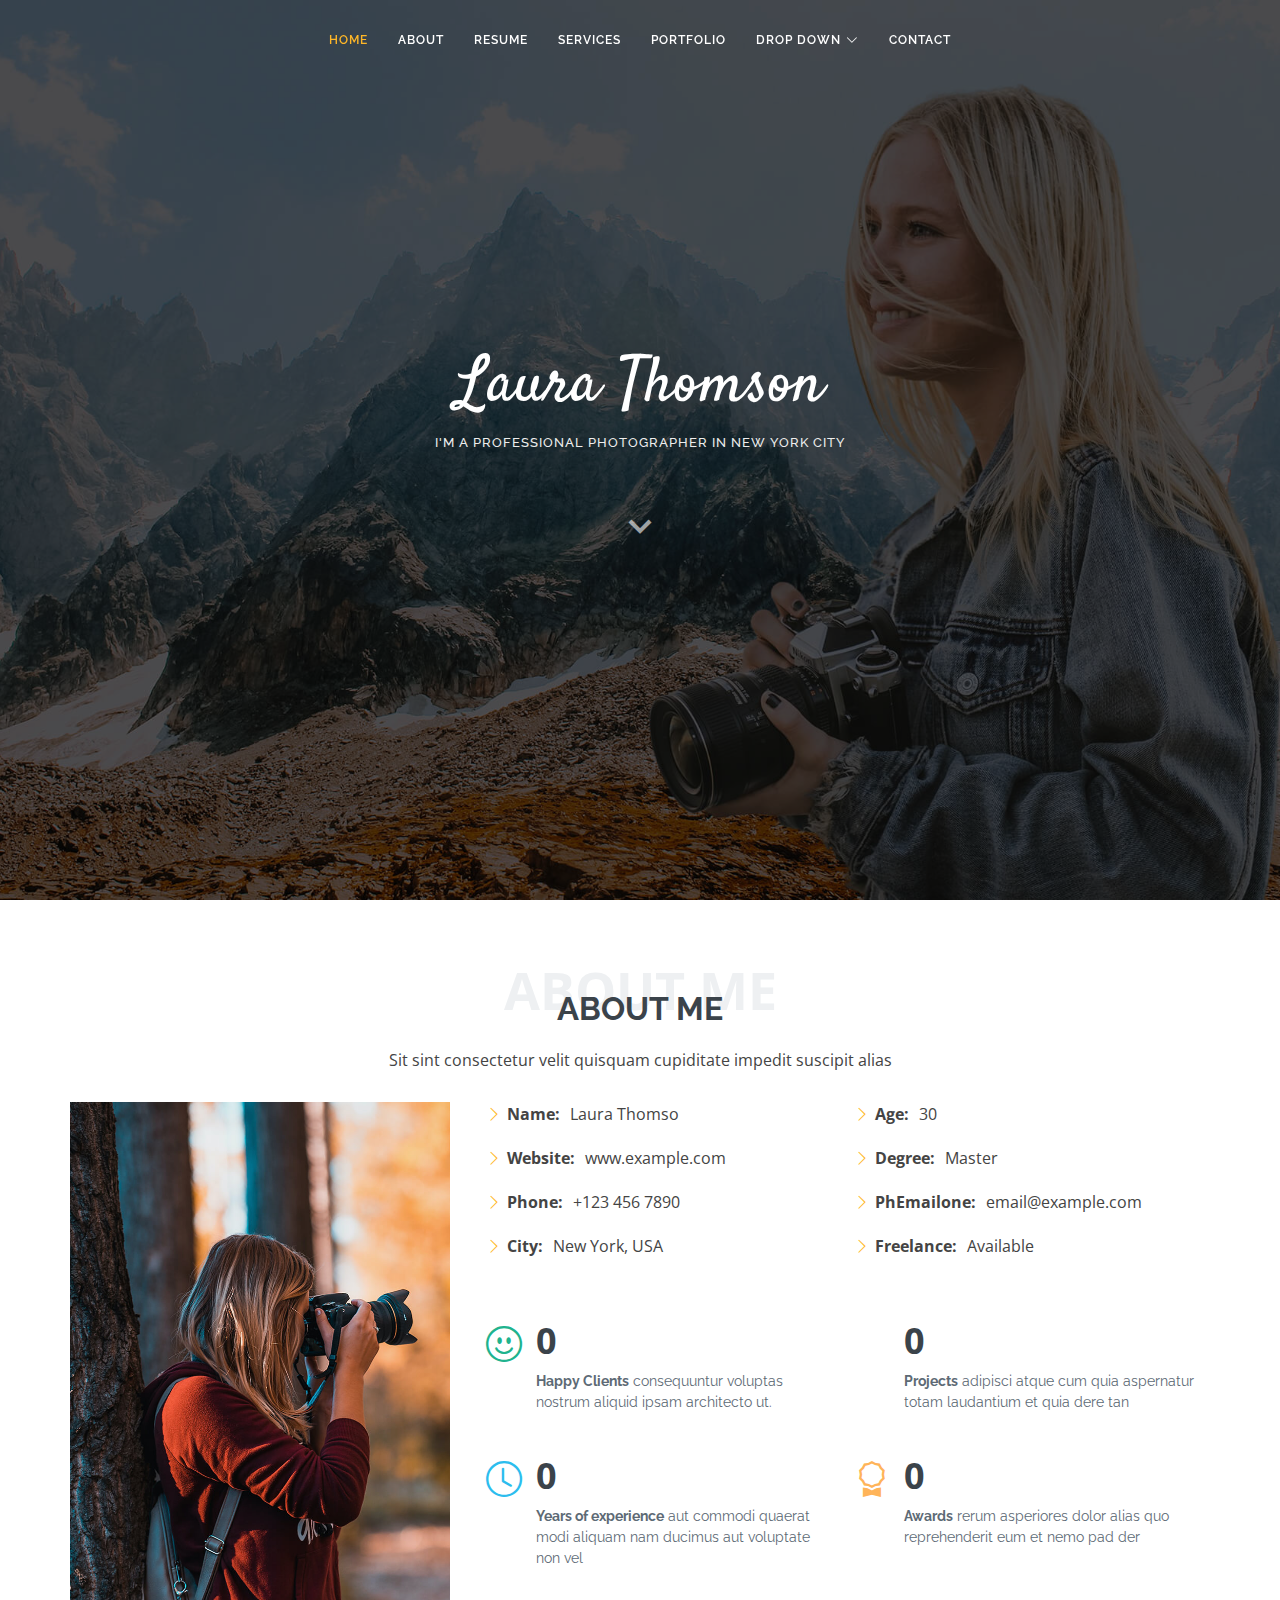
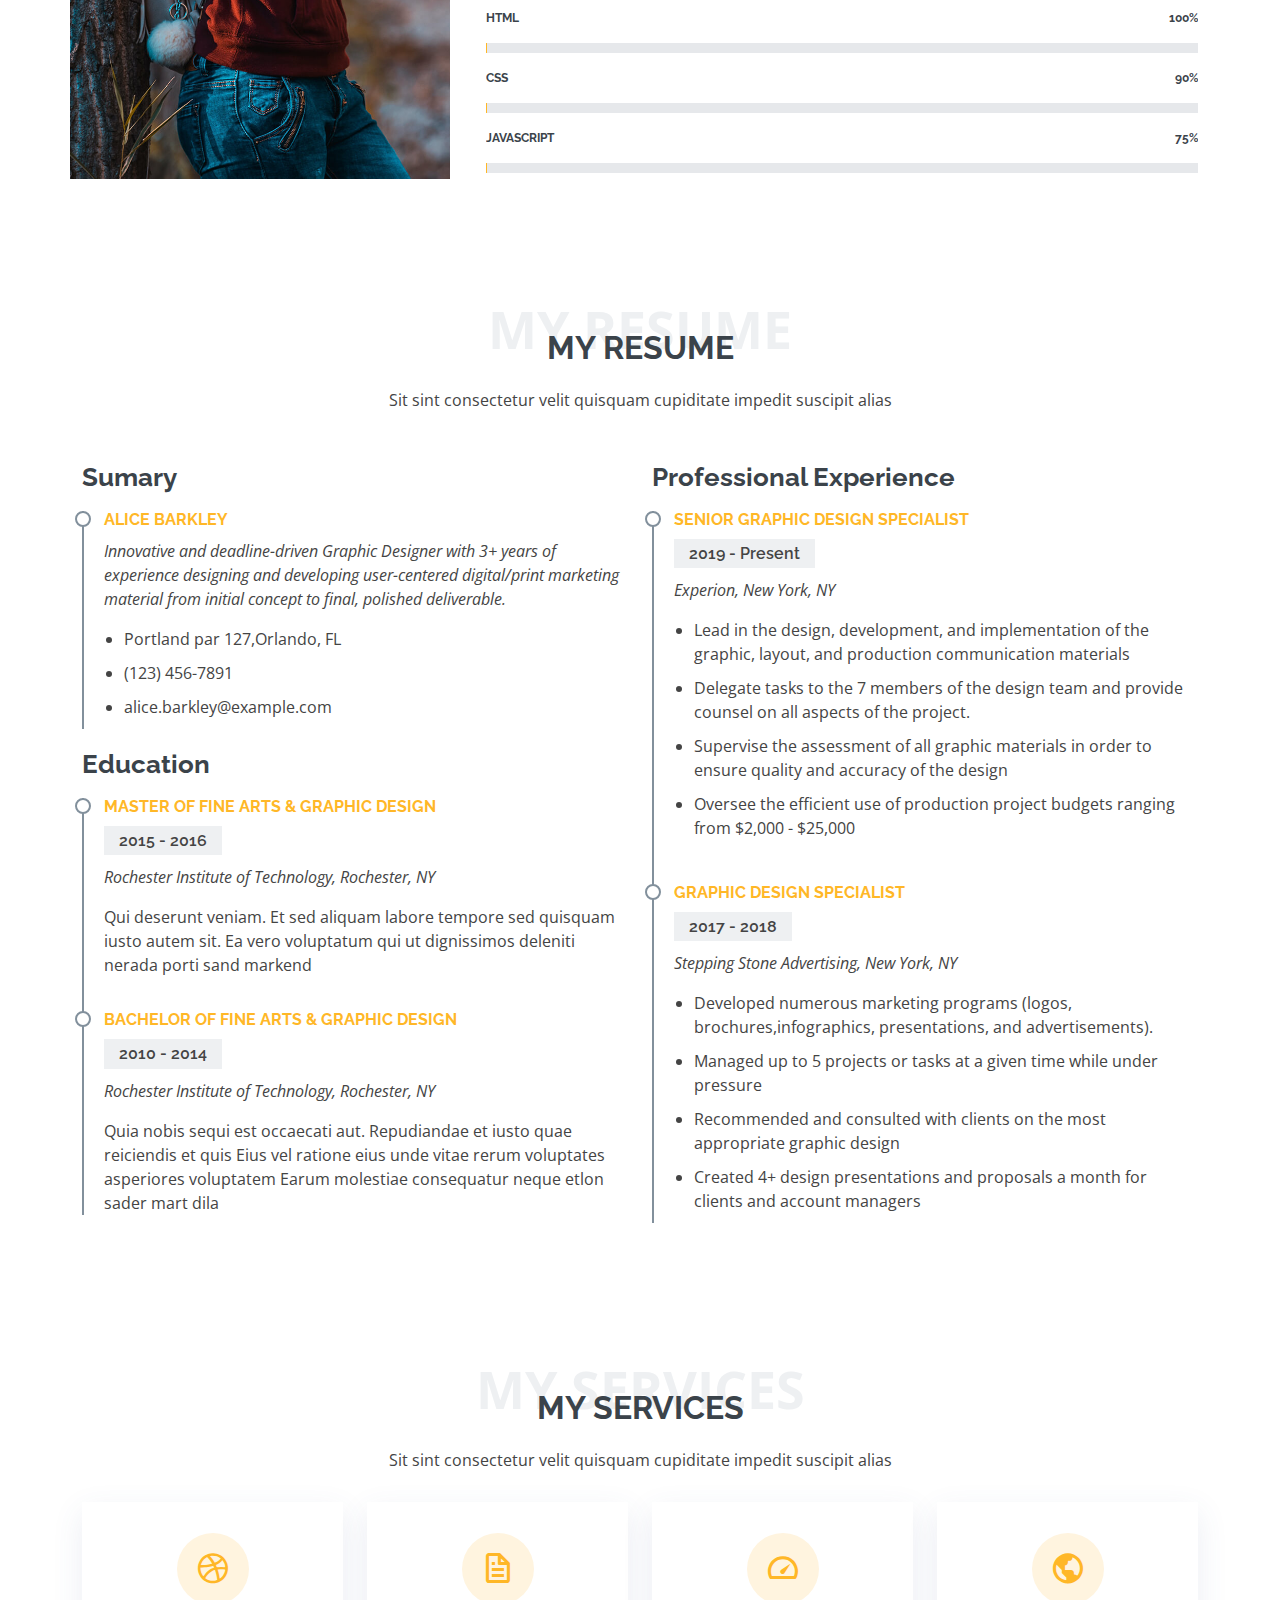
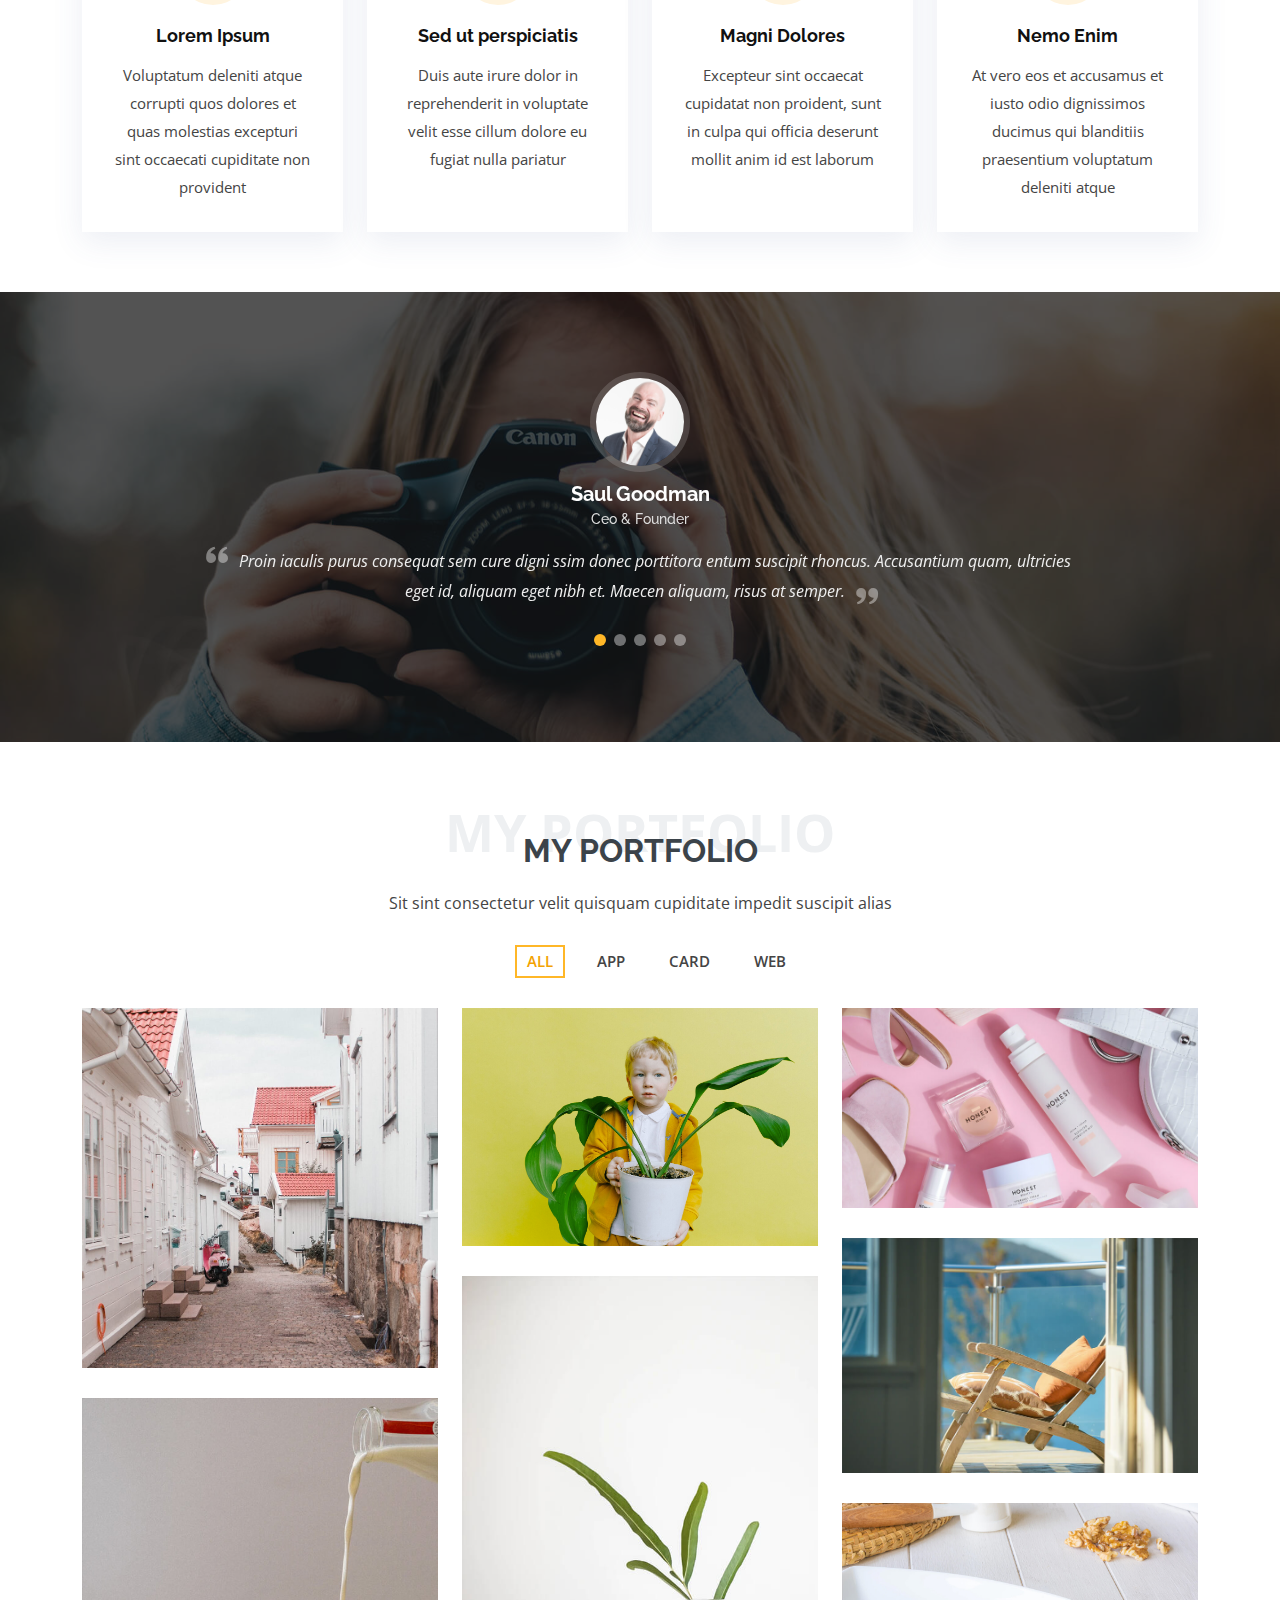
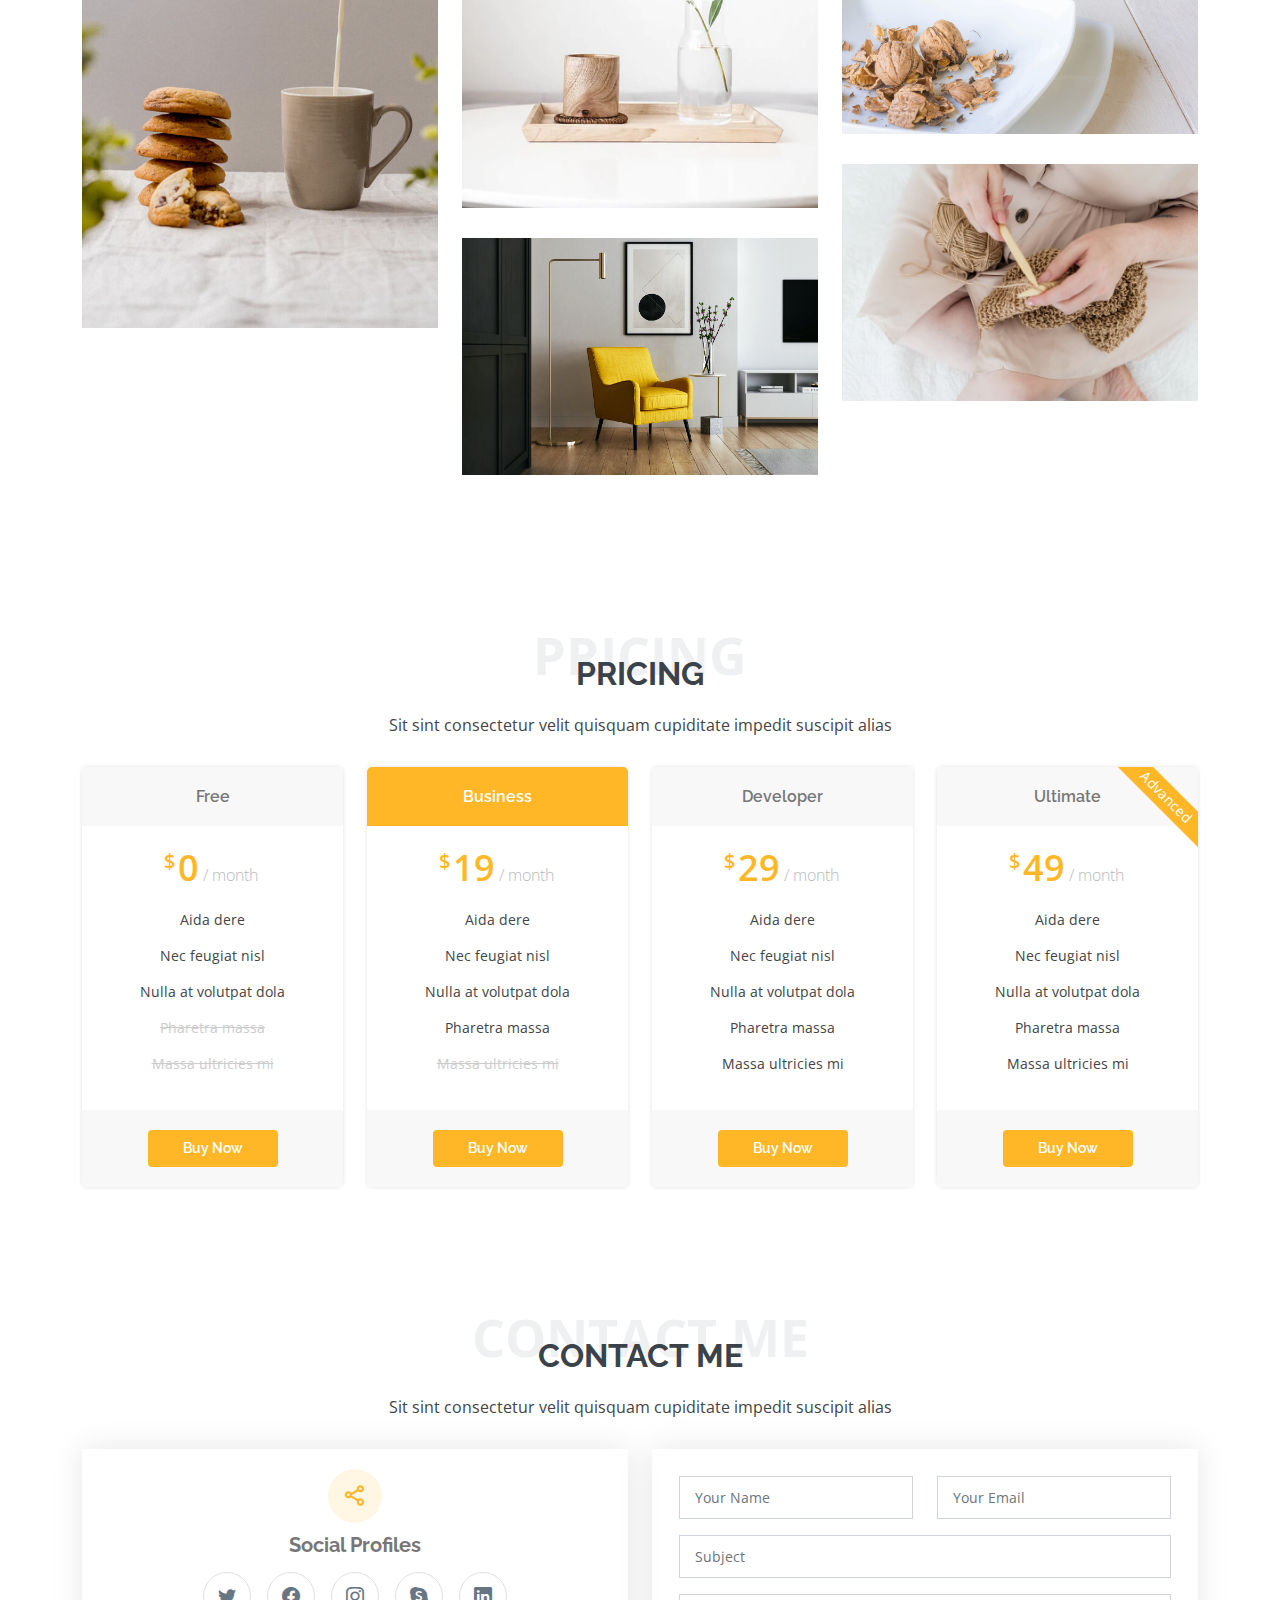
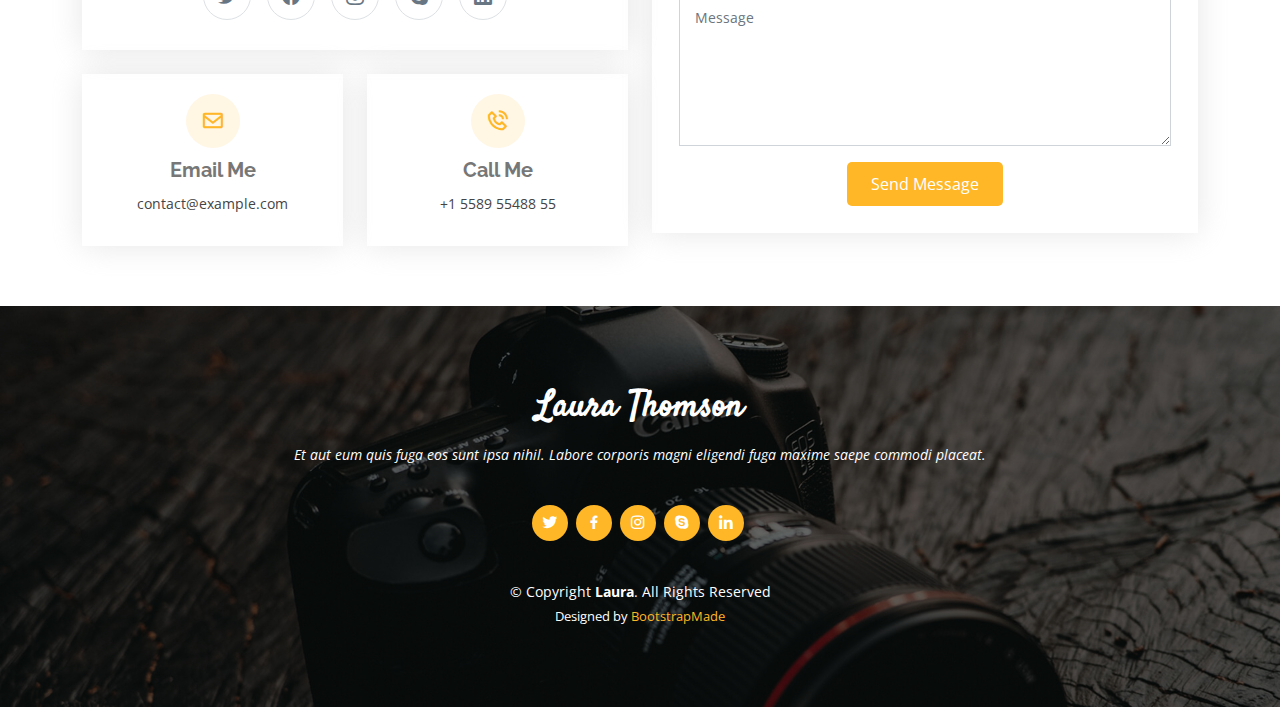
==== index.html @ 3d525c70 "Add files via upload" ====
<!DOCTYPE html>
<html lang="en">

<head>
  <meta charset="utf-8">
  <meta content="width=device-width, initial-scale=1.0" name="viewport">

  <title>Laura Bootstrap Template - Index</title>
  <meta content="" name="description">
  <meta content="" name="keywords">

  <!-- Favicons -->
  <link href="assets/img/favicon.png" rel="icon">
  <link href="assets/img/apple-touch-icon.png" rel="apple-touch-icon">

  <!-- Google Fonts -->
  <link href="https://fonts.googleapis.com/css?family=Open+Sans:300,300i,400,400i,600,600i,700,700i|Raleway:300,300i,400,400i,500,500i,600,600i,700,700i|Satisfy" rel="stylesheet">

  <!-- Vendor CSS Files -->
  <link href="assets/vendor/bootstrap/css/bootstrap.min.css" rel="stylesheet">
  <link href="assets/vendor/bootstrap-icons/bootstrap-icons.css" rel="stylesheet">
  <link href="assets/vendor/boxicons/css/boxicons.min.css" rel="stylesheet">
  <link href="assets/vendor/glightbox/css/glightbox.min.css" rel="stylesheet">
  <link href="assets/vendor/swiper/swiper-bundle.min.css" rel="stylesheet">

  <!-- Template Main CSS File -->
  <link href="assets/css/style.css" rel="stylesheet">

  <!-- =======================================================
  * Template Name: Laura - v4.9.1
  * Template URL: https://bootstrapmade.com/laura-free-creative-bootstrap-theme/
  * Author: BootstrapMade.com
  * License: https://bootstrapmade.com/license/
  ======================================================== -->
</head>

<body>

  <!-- ======= Header ======= -->
  <header id="header" class="fixed-top d-flex justify-content-center align-items-center header-transparent">

    <nav id="navbar" class="navbar">
      <ul>
        <li><a class="nav-link scrollto active" href="#hero">Home</a></li>
        <li><a class="nav-link scrollto" href="#about">About</a></li>
        <li><a class="nav-link scrollto" href="#resume">Resume</a></li>
        <li><a class="nav-link scrollto" href="#services">Services</a></li>
        <li><a class="nav-link scrollto " href="#portfolio">Portfolio</a></li>
        <li class="dropdown"><a href="#"><span>Drop Down</span> <i class="bi bi-chevron-down"></i></a>
          <ul>
            <li><a href="#">Drop Down 1</a></li>
            <li class="dropdown"><a href="#"><span>Deep Drop Down</span> <i class="bi bi-chevron-right"></i></a>
              <ul>
                <li><a href="#">Deep Drop Down 1</a></li>
                <li><a href="#">Deep Drop Down 2</a></li>
                <li><a href="#">Deep Drop Down 3</a></li>
                <li><a href="#">Deep Drop Down 4</a></li>
                <li><a href="#">Deep Drop Down 5</a></li>
              </ul>
            </li>
            <li><a href="#">Drop Down 2</a></li>
            <li><a href="#">Drop Down 3</a></li>
            <li><a href="#">Drop Down 4</a></li>
          </ul>
        </li>
        <li><a class="nav-link scrollto" href="#contact">Contact</a></li>
      </ul>
      <i class="bi bi-list mobile-nav-toggle"></i>
    </nav><!-- .navbar -->

  </header><!-- End Header -->

  <!-- ======= Hero Section ======= -->
  <section id="hero">
    <div class="hero-container">
      <h1>Laura Thomson</h1>
      <h2>I'm a Professional Photographer In New York City</h2>
      <a href="#about" class="btn-scroll scrollto" title="Scroll Down"><i class="bx bx-chevron-down"></i></a>
    </div>
  </section><!-- End Hero -->

  <main id="main">

    <!-- ======= About Me Section ======= -->
    <section id="about" class="about">
      <div class="container">

        <div class="section-title">
          <span>About Me</span>
          <h2>About Me</h2>
          <p>Sit sint consectetur velit quisquam cupiditate impedit suscipit alias</p>
        </div>

        <div class="row">
          <div class="image col-lg-4 d-flex align-items-stretch justify-content-center justify-content-lg-start"></div>
          <div class="col-lg-8 d-flex flex-column align-items-stretch">
            <div class="content ps-lg-4 d-flex flex-column justify-content-center">
              <div class="row">
                <div class="col-lg-6">
                  <ul>
                    <li><i class="bi bi-chevron-right"></i> <strong>Name:</strong> <span>Laura Thomso</span></li>
                    <li><i class="bi bi-chevron-right"></i> <strong>Website:</strong> <span>www.example.com</span></li>
                    <li><i class="bi bi-chevron-right"></i> <strong>Phone:</strong> <span>+123 456 7890</span></li>
                    <li><i class="bi bi-chevron-right"></i> <strong>City:</strong> <span>New York, USA</span></li>
                  </ul>
                </div>
                <div class="col-lg-6">
                  <ul>
                    <li><i class="bi bi-chevron-right"></i> <strong>Age:</strong> <span>30</span></li>
                    <li><i class="bi bi-chevron-right"></i> <strong>Degree:</strong> <span>Master</span></li>
                    <li><i class="bi bi-chevron-right"></i> <strong>PhEmailone:</strong> <span>email@example.com</span></li>
                    <li><i class="bi bi-chevron-right"></i> <strong>Freelance:</strong> <span>Available</span></li>
                  </ul>
                </div>
              </div>
              <div class="row mt-n4">
                <div class="col-md-6 mt-5 d-md-flex align-items-md-stretch">
                  <div class="count-box">
                    <i class="bi bi-emoji-smile" style="color: #20b38e;"></i>
                    <span data-purecounter-start="0" data-purecounter-end="232" data-purecounter-duration="1" class="purecounter"></span>
                    <p><strong>Happy Clients</strong> consequuntur voluptas nostrum aliquid ipsam architecto ut.</p>
                  </div>
                </div>

                <div class="col-md-6 mt-5 d-md-flex align-items-md-stretch">
                  <div class="count-box">
                    <i class="bi bi-journal-richtextr" style="color: #8a1ac2;"></i>
                    <span data-purecounter-start="0" data-purecounter-end="521" data-purecounter-duration="1" class="purecounter"></span>
                    <p><strong>Projects</strong> adipisci atque cum quia aspernatur totam laudantium et quia dere tan</p>
                  </div>
                </div>

                <div class="col-md-6 mt-5 d-md-flex align-items-md-stretch">
                  <div class="count-box">
                    <i class="bi bi-clock" style="color: #2cbdee;"></i>
                    <span data-purecounter-start="0" data-purecounter-end="18" data-purecounter-duration="1" class="purecounter"></span>
                    <p><strong>Years of experience</strong> aut commodi quaerat modi aliquam nam ducimus aut voluptate non vel</p>
                  </div>
                </div>

                <div class="col-md-6 mt-5 d-md-flex align-items-md-stretch">
                  <div class="count-box">
                    <i class="bi bi-award" style="color: #ffb459;"></i>
                    <span data-purecounter-start="0" data-purecounter-end="16" data-purecounter-duration="1" class="purecounter"></span>
                    <p><strong>Awards</strong> rerum asperiores dolor alias quo reprehenderit eum et nemo pad der</p>
                  </div>
                </div>
              </div>
            </div><!-- End .content-->

            <div class="skills-content ps-lg-4">
              <div class="progress">
                <span class="skill">HTML <i class="val">100%</i></span>
                <div class="progress-bar-wrap">
                  <div class="progress-bar" role="progressbar" aria-valuenow="100" aria-valuemin="0" aria-valuemax="100"></div>
                </div>
              </div>

              <div class="progress">
                <span class="skill">CSS <i class="val">90%</i></span>
                <div class="progress-bar-wrap">
                  <div class="progress-bar" role="progressbar" aria-valuenow="90" aria-valuemin="0" aria-valuemax="100"></div>
                </div>
              </div>

              <div class="progress">
                <span class="skill">JavaScript <i class="val">75%</i></span>
                <div class="progress-bar-wrap">
                  <div class="progress-bar" role="progressbar" aria-valuenow="75" aria-valuemin="0" aria-valuemax="100"></div>
                </div>
              </div>
            </div>

          </div>
        </div>

      </div>
    </section><!-- End About Me Section -->

    <!-- ======= My Resume Section ======= -->
    <section id="resume" class="resume">
      <div class="container">

        <div class="section-title">
          <span>My Resume</span>
          <h2>My Resume</h2>
          <p>Sit sint consectetur velit quisquam cupiditate impedit suscipit alias</p>
        </div>

        <div class="row">
          <div class="col-lg-6">
            <h3 class="resume-title">Sumary</h3>
            <div class="resume-item pb-0">
              <h4>Alice Barkley</h4>
              <p><em>Innovative and deadline-driven Graphic Designer with 3+ years of experience designing and developing user-centered digital/print marketing material from initial concept to final, polished deliverable.</em></p>
              <p>
              <ul>
                <li>Portland par 127,Orlando, FL</li>
                <li>(123) 456-7891</li>
                <li>alice.barkley@example.com</li>
              </ul>
              </p>
            </div>

            <h3 class="resume-title">Education</h3>
            <div class="resume-item">
              <h4>Master of Fine Arts &amp; Graphic Design</h4>
              <h5>2015 - 2016</h5>
              <p><em>Rochester Institute of Technology, Rochester, NY</em></p>
              <p>Qui deserunt veniam. Et sed aliquam labore tempore sed quisquam iusto autem sit. Ea vero voluptatum qui ut dignissimos deleniti nerada porti sand markend</p>
            </div>
            <div class="resume-item">
              <h4>Bachelor of Fine Arts &amp; Graphic Design</h4>
              <h5>2010 - 2014</h5>
              <p><em>Rochester Institute of Technology, Rochester, NY</em></p>
              <p>Quia nobis sequi est occaecati aut. Repudiandae et iusto quae reiciendis et quis Eius vel ratione eius unde vitae rerum voluptates asperiores voluptatem Earum molestiae consequatur neque etlon sader mart dila</p>
            </div>
          </div>
          <div class="col-lg-6">
            <h3 class="resume-title">Professional Experience</h3>
            <div class="resume-item">
              <h4>Senior graphic design specialist</h4>
              <h5>2019 - Present</h5>
              <p><em>Experion, New York, NY </em></p>
              <p>
              <ul>
                <li>Lead in the design, development, and implementation of the graphic, layout, and production communication materials</li>
                <li>Delegate tasks to the 7 members of the design team and provide counsel on all aspects of the project. </li>
                <li>Supervise the assessment of all graphic materials in order to ensure quality and accuracy of the design</li>
                <li>Oversee the efficient use of production project budgets ranging from $2,000 - $25,000</li>
              </ul>
              </p>
            </div>
            <div class="resume-item">
              <h4>Graphic design specialist</h4>
              <h5>2017 - 2018</h5>
              <p><em>Stepping Stone Advertising, New York, NY</em></p>
              <p>
              <ul>
                <li>Developed numerous marketing programs (logos, brochures,infographics, presentations, and advertisements).</li>
                <li>Managed up to 5 projects or tasks at a given time while under pressure</li>
                <li>Recommended and consulted with clients on the most appropriate graphic design</li>
                <li>Created 4+ design presentations and proposals a month for clients and account managers</li>
              </ul>
              </p>
            </div>
          </div>
        </div>

      </div>
    </section><!-- End My Resume Section -->

    <!-- ======= My Services Section ======= -->
    <section id="services" class="services">
      <div class="container">

        <div class="section-title">
          <span>My Services</span>
          <h2>My Services</h2>
          <p>Sit sint consectetur velit quisquam cupiditate impedit suscipit alias</p>
        </div>

        <div class="row">
          <div class="col-md-6 col-lg-3 d-flex align-items-stretch mb-5 mb-lg-0">
            <div class="icon-box">
              <div class="icon"><i class="bx bxl-dribbble"></i></div>
              <h4 class="title"><a href="">Lorem Ipsum</a></h4>
              <p class="description">Voluptatum deleniti atque corrupti quos dolores et quas molestias excepturi sint occaecati cupiditate non provident</p>
            </div>
          </div>

          <div class="col-md-6 col-lg-3 d-flex align-items-stretch mb-5 mb-lg-0">
            <div class="icon-box">
              <div class="icon"><i class="bx bx-file"></i></div>
              <h4 class="title"><a href="">Sed ut perspiciatis</a></h4>
              <p class="description">Duis aute irure dolor in reprehenderit in voluptate velit esse cillum dolore eu fugiat nulla pariatur</p>
            </div>
          </div>

          <div class="col-md-6 col-lg-3 d-flex align-items-stretch mb-5 mb-lg-0">
            <div class="icon-box">
              <div class="icon"><i class="bx bx-tachometer"></i></div>
              <h4 class="title"><a href="">Magni Dolores</a></h4>
              <p class="description">Excepteur sint occaecat cupidatat non proident, sunt in culpa qui officia deserunt mollit anim id est laborum</p>
            </div>
          </div>

          <div class="col-md-6 col-lg-3 d-flex align-items-stretch mb-5 mb-lg-0">
            <div class="icon-box">
              <div class="icon"><i class="bx bx-world"></i></div>
              <h4 class="title"><a href="">Nemo Enim</a></h4>
              <p class="description">At vero eos et accusamus et iusto odio dignissimos ducimus qui blanditiis praesentium voluptatum deleniti atque</p>
            </div>
          </div>

        </div>

      </div>
    </section><!-- End My Services Section -->

    <!-- ======= Testimonials Section ======= -->
    <section id="testimonials" class="testimonials">
      <div class="container position-relative">

        <div class="testimonials-slider swiper" data-aos="fade-up" data-aos-delay="100">
          <div class="swiper-wrapper">

            <div class="swiper-slide">
              <div class="testimonial-item">
                <img src="assets/img/testimonials/testimonials-1.jpg" class="testimonial-img" alt="">
                <h3>Saul Goodman</h3>
                <h4>Ceo &amp; Founder</h4>
                <p>
                  <i class="bx bxs-quote-alt-left quote-icon-left"></i>
                  Proin iaculis purus consequat sem cure digni ssim donec porttitora entum suscipit rhoncus. Accusantium quam, ultricies eget id, aliquam eget nibh et. Maecen aliquam, risus at semper.
                  <i class="bx bxs-quote-alt-right quote-icon-right"></i>
                </p>
              </div>
            </div><!-- End testimonial item -->

            <div class="swiper-slide">
              <div class="testimonial-item">
                <img src="assets/img/testimonials/testimonials-2.jpg" class="testimonial-img" alt="">
                <h3>Sara Wilsson</h3>
                <h4>Designer</h4>
                <p>
                  <i class="bx bxs-quote-alt-left quote-icon-left"></i>
                  Export tempor illum tamen malis malis eram quae irure esse labore quem cillum quid cillum eram malis quorum velit fore eram velit sunt aliqua noster fugiat irure amet legam anim culpa.
                  <i class="bx bxs-quote-alt-right quote-icon-right"></i>
                </p>
              </div>
            </div><!-- End testimonial item -->

            <div class="swiper-slide">
              <div class="testimonial-item">
                <img src="assets/img/testimonials/testimonials-3.jpg" class="testimonial-img" alt="">
                <h3>Jena Karlis</h3>
                <h4>Store Owner</h4>
                <p>
                  <i class="bx bxs-quote-alt-left quote-icon-left"></i>
                  Enim nisi quem export duis labore cillum quae magna enim sint quorum nulla quem veniam duis minim tempor labore quem eram duis noster aute amet eram fore quis sint minim.
                  <i class="bx bxs-quote-alt-right quote-icon-right"></i>
                </p>
              </div>
            </div><!-- End testimonial item -->

            <div class="swiper-slide">
              <div class="testimonial-item">
                <img src="assets/img/testimonials/testimonials-4.jpg" class="testimonial-img" alt="">
                <h3>Matt Brandon</h3>
                <h4>Freelancer</h4>
                <p>
                  <i class="bx bxs-quote-alt-left quote-icon-left"></i>
                  Fugiat enim eram quae cillum dolore dolor amet nulla culpa multos export minim fugiat minim velit minim dolor enim duis veniam ipsum anim magna sunt elit fore quem dolore labore illum veniam.
                  <i class="bx bxs-quote-alt-right quote-icon-right"></i>
                </p>
              </div>
            </div><!-- End testimonial item -->

            <div class="swiper-slide">
              <div class="testimonial-item">
                <img src="assets/img/testimonials/testimonials-5.jpg" class="testimonial-img" alt="">
                <h3>John Larson</h3>
                <h4>Entrepreneur</h4>
                <p>
                  <i class="bx bxs-quote-alt-left quote-icon-left"></i>
                  Quis quorum aliqua sint quem legam fore sunt eram irure aliqua veniam tempor noster veniam enim culpa labore duis sunt culpa nulla illum cillum fugiat legam esse veniam culpa fore nisi cillum quid.
                  <i class="bx bxs-quote-alt-right quote-icon-right"></i>
                </p>
              </div>
            </div><!-- End testimonial item -->

          </div>
          <div class="swiper-pagination"></div>
        </div>

      </div>
    </section><!-- End Testimonials Section -->

    <!-- ======= My Portfolio Section ======= -->
    <section id="portfolio" class="portfolio">
      <div class="container">

        <div class="section-title">
          <span>My Portfolio</span>
          <h2>My Portfolio</h2>
          <p>Sit sint consectetur velit quisquam cupiditate impedit suscipit alias</p>
        </div>

        <ul id="portfolio-flters" class="d-flex justify-content-center">
          <li data-filter="*" class="filter-active">All</li>
          <li data-filter=".filter-app">App</li>
          <li data-filter=".filter-card">Card</li>
          <li data-filter=".filter-web">Web</li>
        </ul>

        <div class="row portfolio-container">

          <div class="col-lg-4 col-md-6 portfolio-item filter-app">
            <div class="portfolio-img"><img src="assets/img/portfolio/portfolio-1.jpg" class="img-fluid" alt=""></div>
            <div class="portfolio-info">
              <h4>App 1</h4>
              <p>App</p>
              <a href="assets/img/portfolio/portfolio-1.jpg" data-gallery="portfolioGallery" class="portfolio-lightbox preview-link" title="App 1"><i class="bx bx-plus"></i></a>
              <a href="portfolio-details.html" class="details-link" title="More Details"><i class="bx bx-link"></i></a>
            </div>
          </div>

          <div class="col-lg-4 col-md-6 portfolio-item filter-web">
            <div class="portfolio-img"><img src="assets/img/portfolio/portfolio-2.jpg" class="img-fluid" alt=""></div>
            <div class="portfolio-info">
              <h4>Web 3</h4>
              <p>Web</p>
              <a href="assets/img/portfolio/portfolio-2.jpg" data-gallery="portfolioGallery" class="portfolio-lightbox preview-link" title="Web 3"><i class="bx bx-plus"></i></a>
              <a href="portfolio-details.html" class="details-link" title="More Details"><i class="bx bx-link"></i></a>
            </div>
          </div>

          <div class="col-lg-4 col-md-6 portfolio-item filter-app">
            <div class="portfolio-img"><img src="assets/img/portfolio/portfolio-3.jpg" class="img-fluid" alt=""></div>
            <div class="portfolio-info">
              <h4>App 2</h4>
              <p>App</p>
              <a href="assets/img/portfolio/portfolio-3.jpg" data-gallery="portfolioGallery" class="portfolio-lightbox preview-link" title="App 2"><i class="bx bx-plus"></i></a>
              <a href="portfolio-details.html" class="details-link" title="More Details"><i class="bx bx-link"></i></a>
            </div>
          </div>

          <div class="col-lg-4 col-md-6 portfolio-item filter-card">
            <div class="portfolio-img"><img src="assets/img/portfolio/portfolio-4.jpg" class="img-fluid" alt=""></div>
            <div class="portfolio-info">
              <h4>Card 2</h4>
              <p>Card</p>
              <a href="assets/img/portfolio/portfolio-4.jpg" data-gallery="portfolioGallery" class="portfolio-lightbox preview-link" title="Card 2"><i class="bx bx-plus"></i></a>
              <a href="portfolio-details.html" class="details-link" title="More Details"><i class="bx bx-link"></i></a>
            </div>
          </div>

          <div class="col-lg-4 col-md-6 portfolio-item filter-web">
            <div class="portfolio-img"><img src="assets/img/portfolio/portfolio-5.jpg" class="img-fluid" alt=""></div>
            <div class="portfolio-info">
              <h4>Web 2</h4>
              <p>Web</p>
              <a href="assets/img/portfolio/portfolio-5.jpg" data-gallery="portfolioGallery" class="portfolio-lightbox preview-link" title="Web 2"><i class="bx bx-plus"></i></a>
              <a href="portfolio-details.html" class="details-link" title="More Details"><i class="bx bx-link"></i></a>
            </div>
          </div>

          <div class="col-lg-4 col-md-6 portfolio-item filter-app">
            <div class="portfolio-img"><img src="assets/img/portfolio/portfolio-6.jpg" class="img-fluid" alt=""></div>
            <div class="portfolio-info">
              <h4>App 3</h4>
              <p>App</p>
              <a href="assets/img/portfolio/portfolio-6.jpg" data-gallery="portfolioGallery" class="portfolio-lightbox preview-link" title="App 3"><i class="bx bx-plus"></i></a>
              <a href="portfolio-details.html" class="details-link" title="More Details"><i class="bx bx-link"></i></a>
            </div>
          </div>

          <div class="col-lg-4 col-md-6 portfolio-item filter-card">
            <div class="portfolio-img"><img src="assets/img/portfolio/portfolio-7.jpg" class="img-fluid" alt=""></div>
            <div class="portfolio-info">
              <h4>Card 1</h4>
              <p>Card</p>
              <a href="assets/img/portfolio/portfolio-7.jpg" data-gallery="portfolioGallery" class="portfolio-lightbox preview-link" title="Card 1"><i class="bx bx-plus"></i></a>
              <a href="portfolio-details.html" class="details-link" title="More Details"><i class="bx bx-link"></i></a>
            </div>
          </div>

          <div class="col-lg-4 col-md-6 portfolio-item filter-card">
            <div class="portfolio-img"><img src="assets/img/portfolio/portfolio-8.jpg" class="img-fluid" alt=""></div>
            <div class="portfolio-info">
              <h4>Card 3</h4>
              <p>Card</p>
              <a href="assets/img/portfolio/portfolio-8.jpg" data-gallery="portfolioGallery" class="portfolio-lightbox preview-link" title="Card 3"><i class="bx bx-plus"></i></a>
              <a href="portfolio-details.html" class="details-link" title="More Details"><i class="bx bx-link"></i></a>
            </div>
          </div>

          <div class="col-lg-4 col-md-6 portfolio-item filter-web">
            <div class="portfolio-img"><img src="assets/img/portfolio/portfolio-9.jpg" class="img-fluid" alt=""></div>
            <div class="portfolio-info">
              <h4>Web 3</h4>
              <p>Web</p>
              <a href="assets/img/portfolio/portfolio-9.jpg" data-gallery="portfolioGallery" class="portfolio-lightbox preview-link" title="Web 3"><i class="bx bx-plus"></i></a>
              <a href="portfolio-details.html" class="details-link" title="More Details"><i class="bx bx-link"></i></a>
            </div>
          </div>

        </div>

      </div>
    </section><!-- End My Portfolio Section -->

    <!-- ======= Pricing Section ======= -->
    <section id="pricing" class="pricing">
      <div class="container">

        <div class="section-title">
          <span>Pricing</span>
          <h2>Pricing</h2>
          <p>Sit sint consectetur velit quisquam cupiditate impedit suscipit alias</p>
        </div>

        <div class="row">

          <div class="col-lg-3 col-md-6">
            <div class="box">
              <h3>Free</h3>
              <h4><sup>$</sup>0<span> / month</span></h4>
              <ul>
                <li>Aida dere</li>
                <li>Nec feugiat nisl</li>
                <li>Nulla at volutpat dola</li>
                <li class="na">Pharetra massa</li>
                <li class="na">Massa ultricies mi</li>
              </ul>
              <div class="btn-wrap">
                <a href="#" class="btn-buy">Buy Now</a>
              </div>
            </div>
          </div>

          <div class="col-lg-3 col-md-6 mt-4 mt-md-0">
            <div class="box featured">
              <h3>Business</h3>
              <h4><sup>$</sup>19<span> / month</span></h4>
              <ul>
                <li>Aida dere</li>
                <li>Nec feugiat nisl</li>
                <li>Nulla at volutpat dola</li>
                <li>Pharetra massa</li>
                <li class="na">Massa ultricies mi</li>
              </ul>
              <div class="btn-wrap">
                <a href="#" class="btn-buy">Buy Now</a>
              </div>
            </div>
          </div>

          <div class="col-lg-3 col-md-6 mt-4 mt-lg-0">
            <div class="box">
              <h3>Developer</h3>
              <h4><sup>$</sup>29<span> / month</span></h4>
              <ul>
                <li>Aida dere</li>
                <li>Nec feugiat nisl</li>
                <li>Nulla at volutpat dola</li>
                <li>Pharetra massa</li>
                <li>Massa ultricies mi</li>
              </ul>
              <div class="btn-wrap">
                <a href="#" class="btn-buy">Buy Now</a>
              </div>
            </div>
          </div>

          <div class="col-lg-3 col-md-6 mt-4 mt-lg-0">
            <div class="box">
              <span class="advanced">Advanced</span>
              <h3>Ultimate</h3>
              <h4><sup>$</sup>49<span> / month</span></h4>
              <ul>
                <li>Aida dere</li>
                <li>Nec feugiat nisl</li>
                <li>Nulla at volutpat dola</li>
                <li>Pharetra massa</li>
                <li>Massa ultricies mi</li>
              </ul>
              <div class="btn-wrap">
                <a href="#" class="btn-buy">Buy Now</a>
              </div>
            </div>
          </div>

        </div>

      </div>
    </section><!-- End Pricing Section -->

    <!-- ======= Contact Me Section ======= -->
    <section id="contact" class="contact">
      <div class="container">

        <div class="section-title">
          <span>Contact Me</span>
          <h2>Contact Me</h2>
          <p>Sit sint consectetur velit quisquam cupiditate impedit suscipit alias</p>
        </div>

        <div class="row">

          <div class="col-lg-6">

            <div class="row">
              <div class="col-md-12">
                <div class="info-box">
                  <i class="bx bx-share-alt"></i>
                  <h3>Social Profiles</h3>
                  <div class="social-links">
                    <a href="#" class="twitter"><i class="bi bi-twitter"></i></a>
                    <a href="#" class="facebook"><i class="bi bi-facebook"></i></a>
                    <a href="#" class="instagram"><i class="bi bi-instagram"></i></a>
                    <a href="#" class="google-plus"><i class="bi bi-skype"></i></a>
                    <a href="#" class="linkedin"><i class="bi bi-linkedin"></i></a>
                  </div>
                </div>
              </div>
              <div class="col-md-6">
                <div class="info-box mt-4">
                  <i class="bx bx-envelope"></i>
                  <h3>Email Me</h3>
                  <p>contact@example.com</p>
                </div>
              </div>
              <div class="col-md-6">
                <div class="info-box mt-4">
                  <i class="bx bx-phone-call"></i>
                  <h3>Call Me</h3>
                  <p>+1 5589 55488 55</p>
                </div>
              </div>
            </div>

          </div>

          <div class="col-lg-6">
            <form action="forms/contact.php" method="post" role="form" class="php-email-form">
              <div class="row">
                <div class="col-md-6 form-group">
                  <input type="text" name="name" class="form-control" id="name" placeholder="Your Name" required>
                </div>
                <div class="col-md-6 form-group mt-3 mt-md-0">
                  <input type="email" class="form-control" name="email" id="email" placeholder="Your Email" required>
                </div>
              </div>
              <div class="form-group mt-3">
                <input type="text" class="form-control" name="subject" id="subject" placeholder="Subject" required>
              </div>
              <div class="form-group mt-3">
                <textarea class="form-control" name="message" rows="6" placeholder="Message" required></textarea>
              </div>
              <div class="my-3">
                <div class="loading">Loading</div>
                <div class="error-message"></div>
                <div class="sent-message">Your message has been sent. Thank you!</div>
              </div>
              <div class="text-center"><button type="submit">Send Message</button></div>
            </form>
          </div>

        </div>

      </div>
    </section><!-- End Contact Me Section -->

  </main><!-- End #main -->

  <!-- ======= Footer ======= -->
  <footer id="footer">
    <div class="container">
      <h3>Laura Thomson</h3>
      <p>Et aut eum quis fuga eos sunt ipsa nihil. Labore corporis magni eligendi fuga maxime saepe commodi placeat.</p>
      <div class="social-links">
        <a href="#" class="twitter"><i class="bx bxl-twitter"></i></a>
        <a href="#" class="facebook"><i class="bx bxl-facebook"></i></a>
        <a href="#" class="instagram"><i class="bx bxl-instagram"></i></a>
        <a href="#" class="google-plus"><i class="bx bxl-skype"></i></a>
        <a href="#" class="linkedin"><i class="bx bxl-linkedin"></i></a>
      </div>
      <div class="copyright">
        &copy; Copyright <strong><span>Laura</span></strong>. All Rights Reserved
      </div>
      <div class="credits">
        <!-- All the links in the footer should remain intact. -->
        <!-- You can delete the links only if you purchased the pro version. -->
        <!-- Licensing information: https://bootstrapmade.com/license/ -->
        <!-- Purchase the pro version with working PHP/AJAX contact form: https://bootstrapmade.com/laura-free-creative-bootstrap-theme/ -->
        Designed by <a href="https://bootstrapmade.com/">BootstrapMade</a>
      </div>
    </div>
  </footer><!-- End Footer -->

  <a href="#" class="back-to-top d-flex align-items-center justify-content-center"><i class="bi bi-arrow-up-short"></i></a>

  <!-- Vendor JS Files -->
  <script src="assets/vendor/purecounter/purecounter_vanilla.js"></script>
  <script src="assets/vendor/bootstrap/js/bootstrap.bundle.min.js"></script>
  <script src="assets/vendor/glightbox/js/glightbox.min.js"></script>
  <script src="assets/vendor/isotope-layout/isotope.pkgd.min.js"></script>
  <script src="assets/vendor/swiper/swiper-bundle.min.js"></script>
  <script src="assets/vendor/waypoints/noframework.waypoints.js"></script>
  <script src="assets/vendor/php-email-form/validate.js"></script>

  <!-- Template Main JS File -->
  <script src="assets/js/main.js"></script>

</body>

</html>
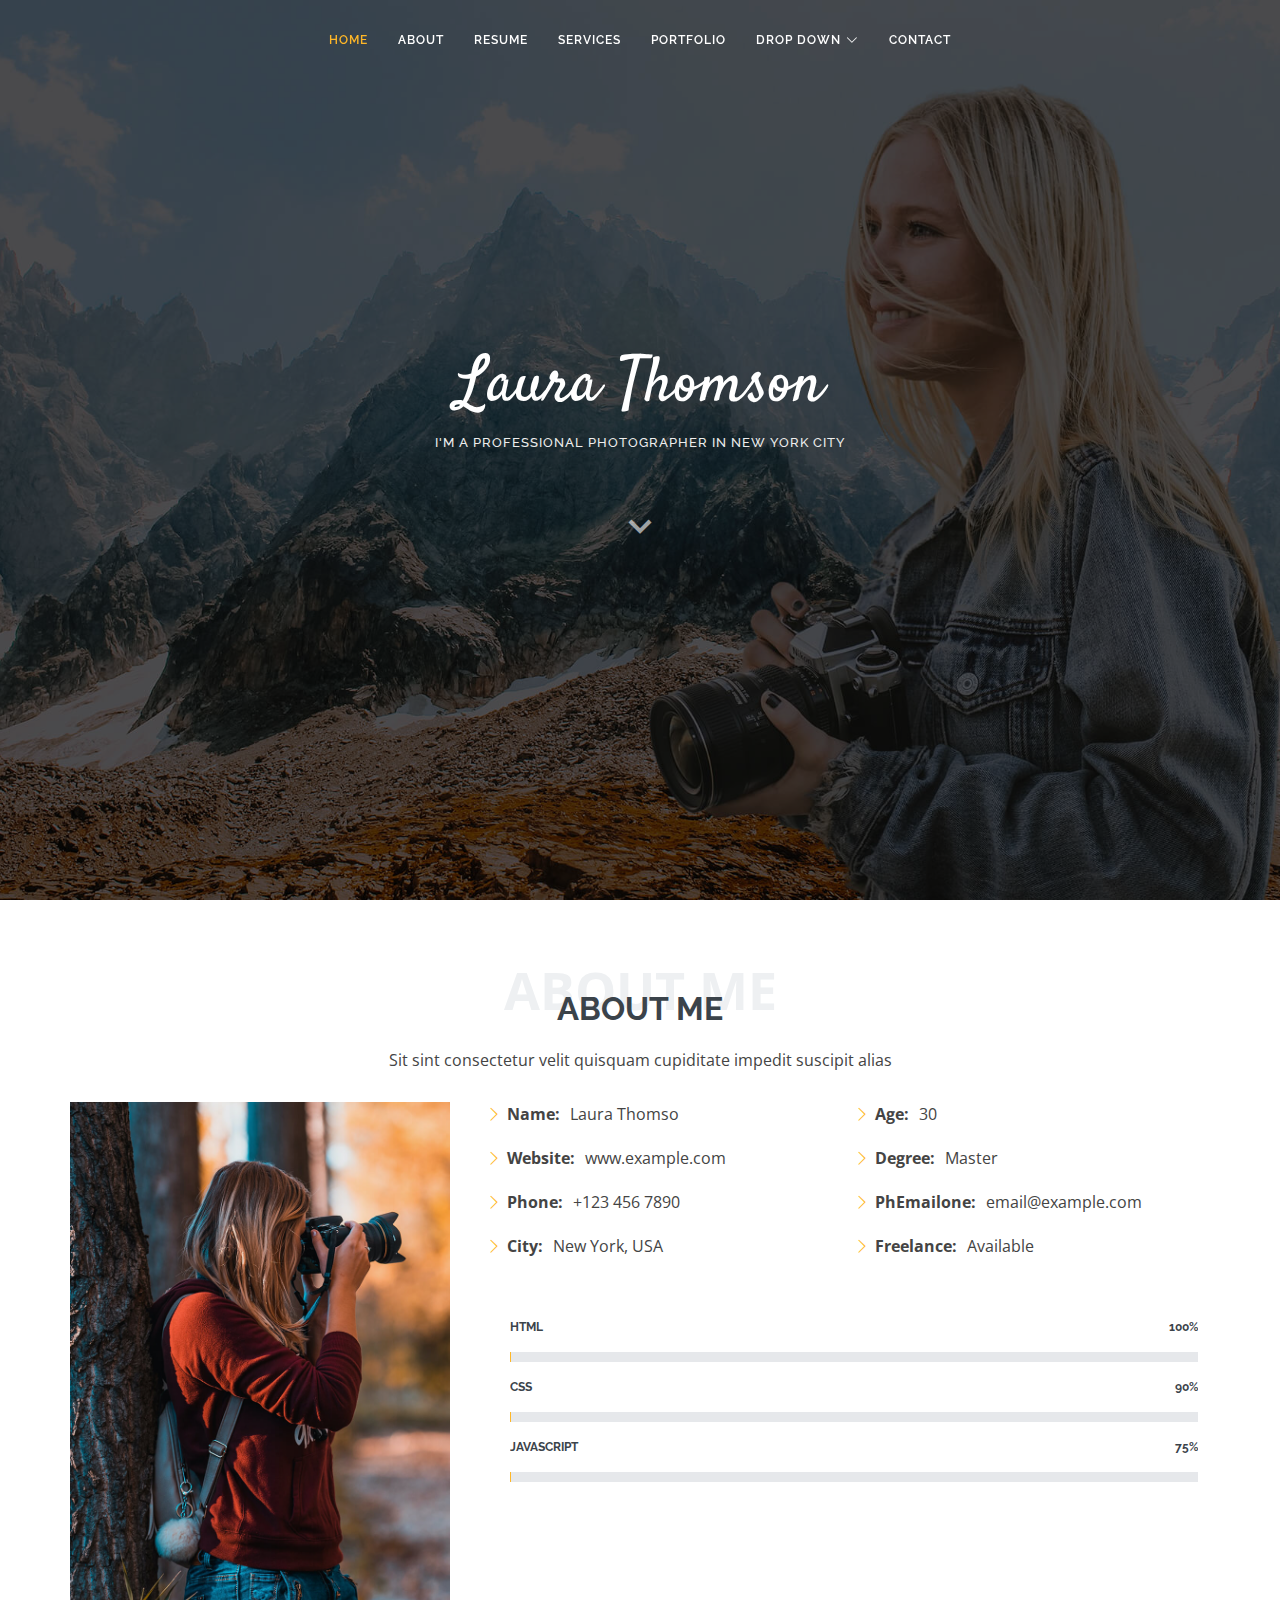
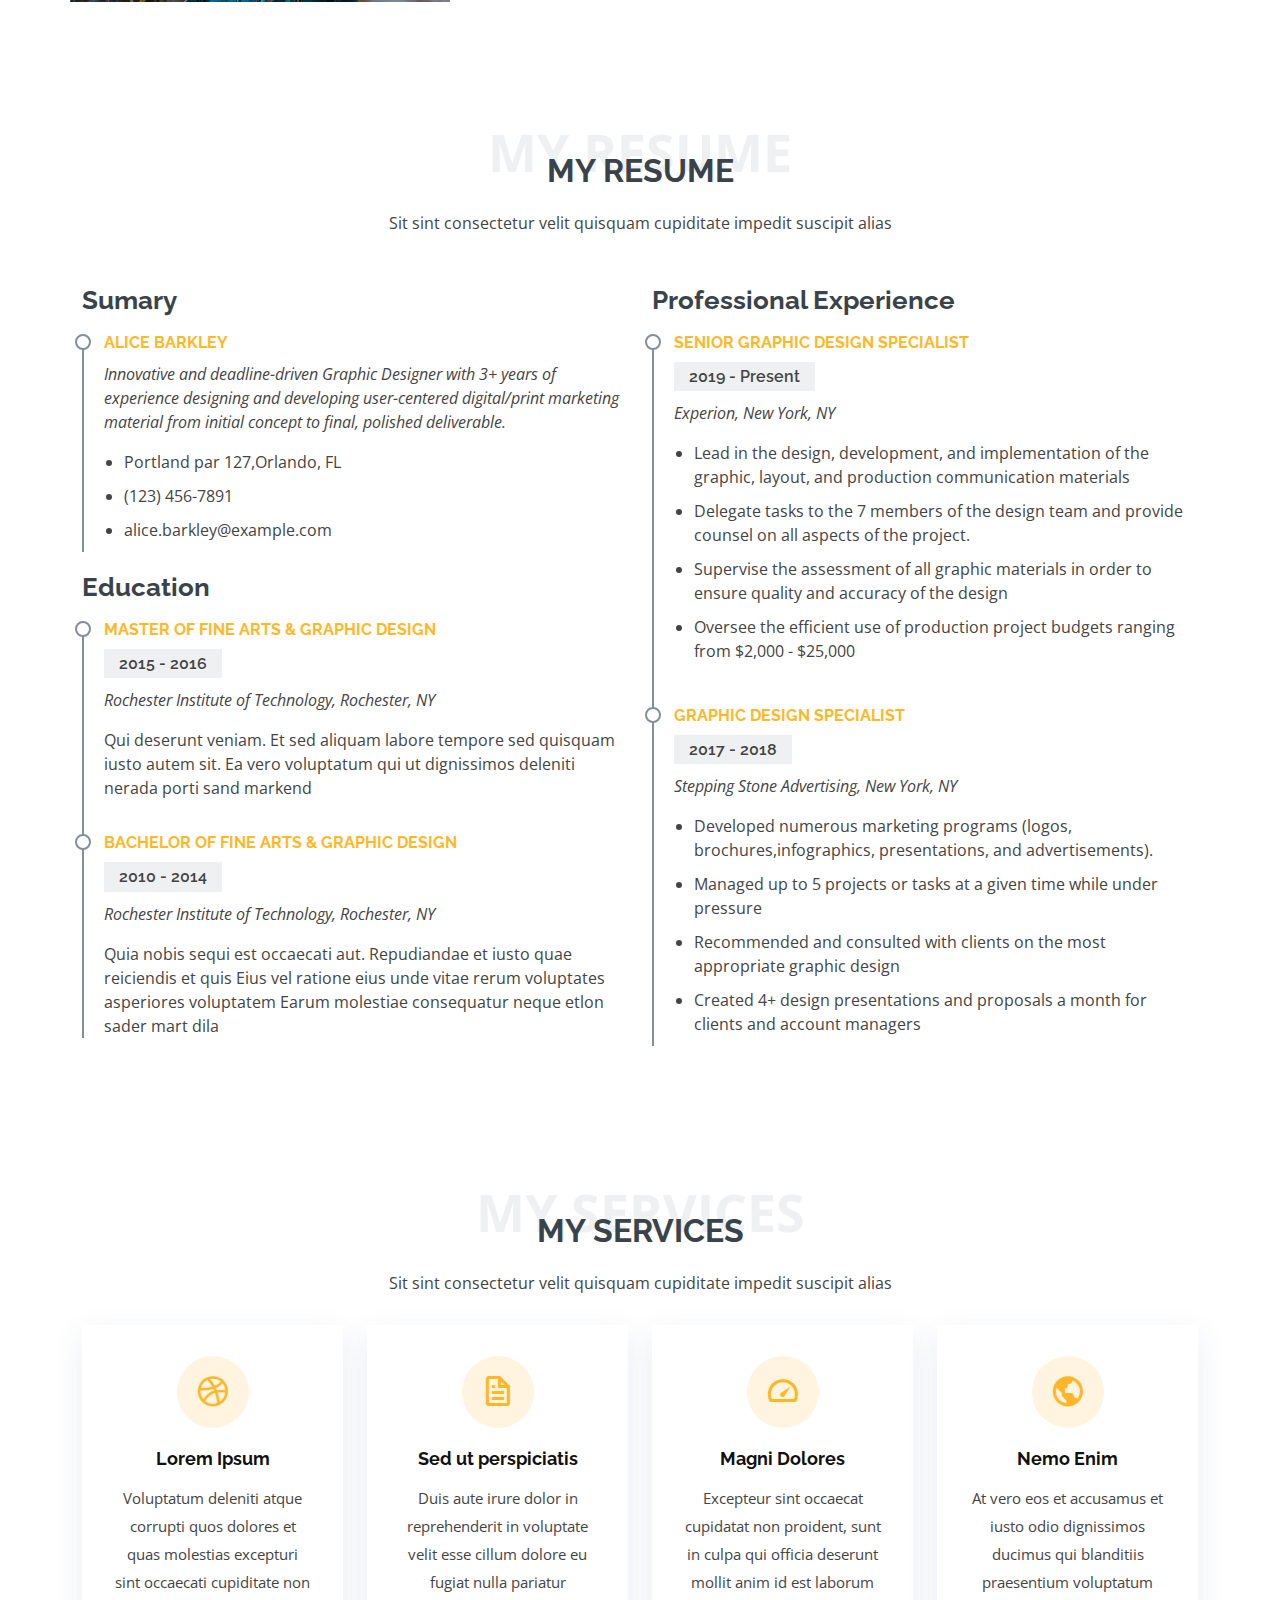
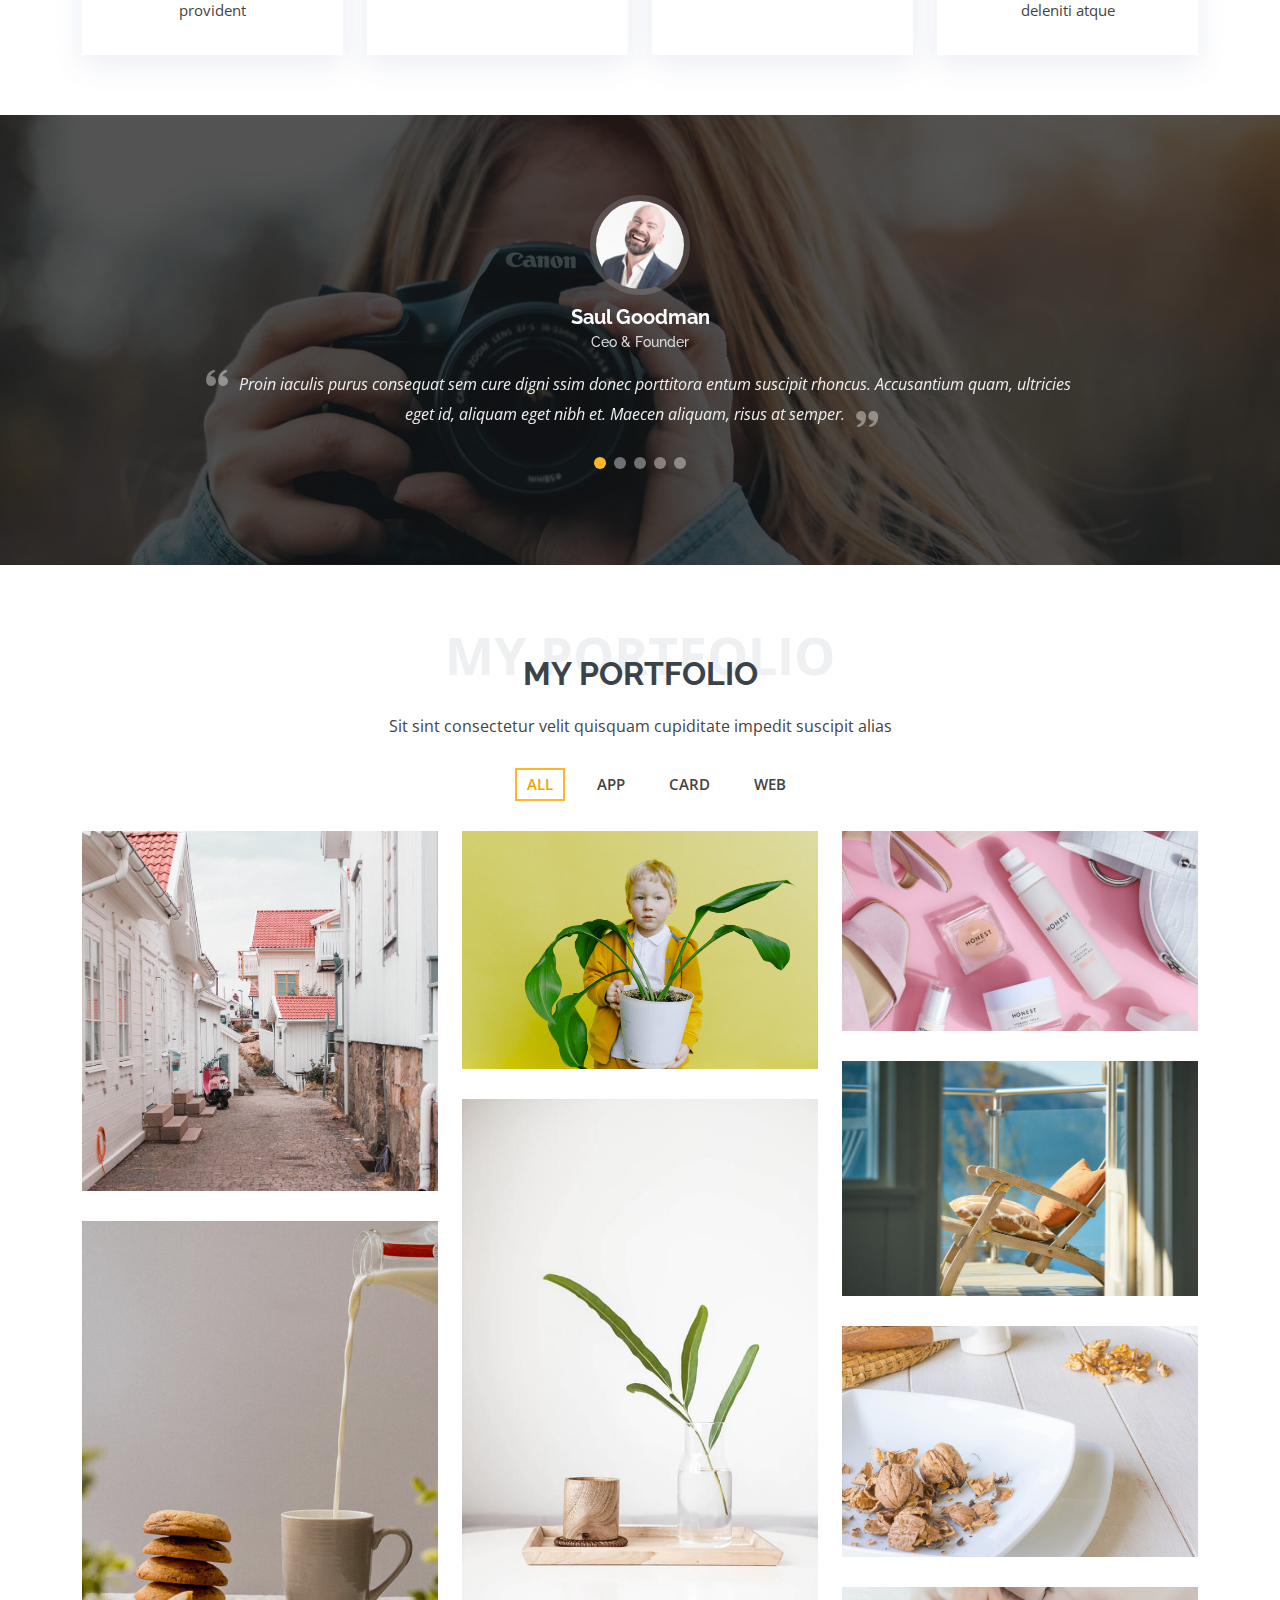
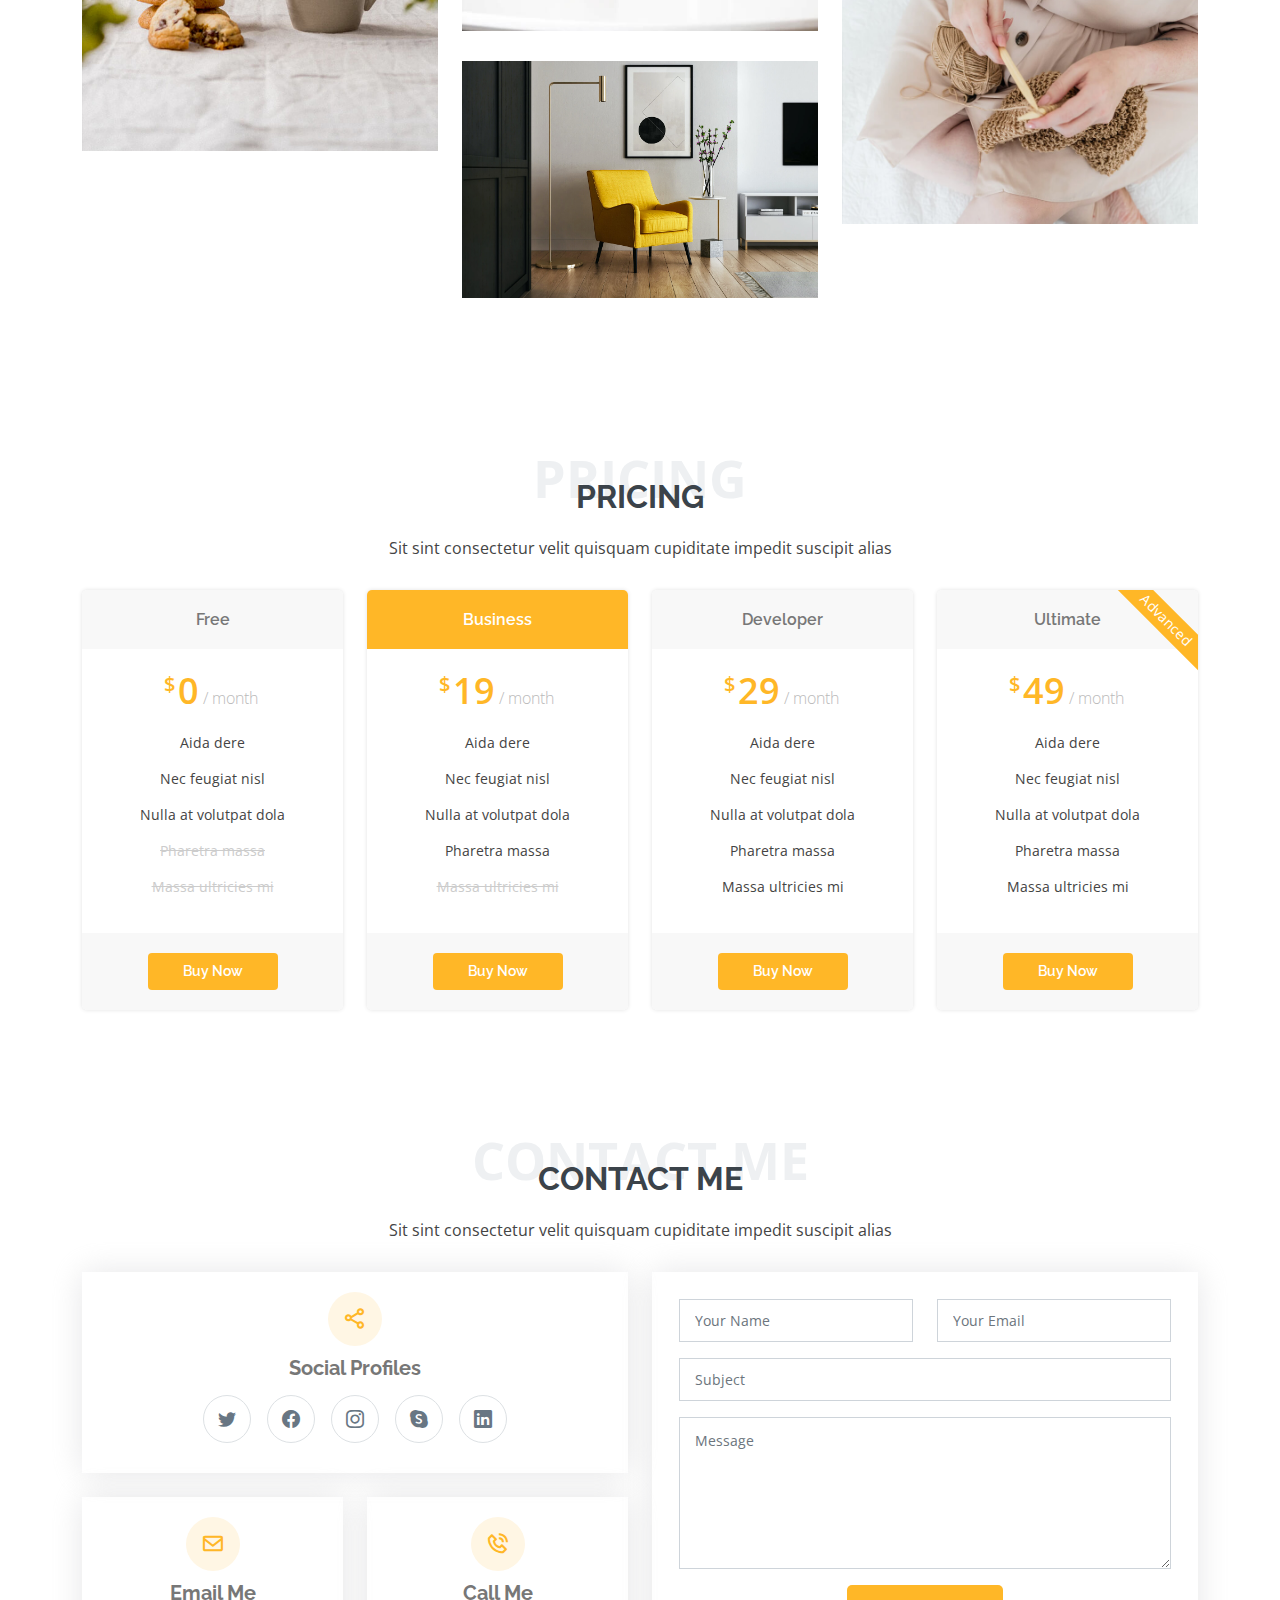
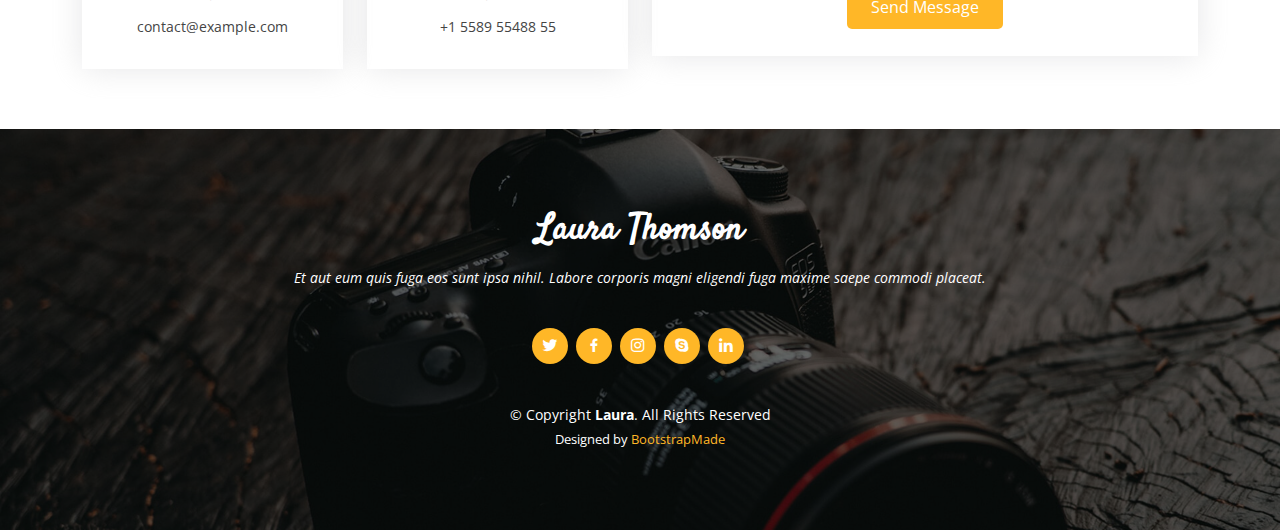
==== commit 8ff7d0f3: "Update index.html" ====
--- a/index.html
+++ b/index.html
@@ -113,40 +113,7 @@
                   </ul>
                 </div>
               </div>
-              <div class="row mt-n4">
-                <div class="col-md-6 mt-5 d-md-flex align-items-md-stretch">
-                  <div class="count-box">
-                    <i class="bi bi-emoji-smile" style="color: #20b38e;"></i>
-                    <span data-purecounter-start="0" data-purecounter-end="232" data-purecounter-duration="1" class="purecounter"></span>
-                    <p><strong>Happy Clients</strong> consequuntur voluptas nostrum aliquid ipsam architecto ut.</p>
-                  </div>
-                </div>
-
-                <div class="col-md-6 mt-5 d-md-flex align-items-md-stretch">
-                  <div class="count-box">
-                    <i class="bi bi-journal-richtextr" style="color: #8a1ac2;"></i>
-                    <span data-purecounter-start="0" data-purecounter-end="521" data-purecounter-duration="1" class="purecounter"></span>
-                    <p><strong>Projects</strong> adipisci atque cum quia aspernatur totam laudantium et quia dere tan</p>
-                  </div>
-                </div>
-
-                <div class="col-md-6 mt-5 d-md-flex align-items-md-stretch">
-                  <div class="count-box">
-                    <i class="bi bi-clock" style="color: #2cbdee;"></i>
-                    <span data-purecounter-start="0" data-purecounter-end="18" data-purecounter-duration="1" class="purecounter"></span>
-                    <p><strong>Years of experience</strong> aut commodi quaerat modi aliquam nam ducimus aut voluptate non vel</p>
-                  </div>
-                </div>
-
-                <div class="col-md-6 mt-5 d-md-flex align-items-md-stretch">
-                  <div class="count-box">
-                    <i class="bi bi-award" style="color: #ffb459;"></i>
-                    <span data-purecounter-start="0" data-purecounter-end="16" data-purecounter-duration="1" class="purecounter"></span>
-                    <p><strong>Awards</strong> rerum asperiores dolor alias quo reprehenderit eum et nemo pad der</p>
-                  </div>
-                </div>
-              </div>
-            </div><!-- End .content-->
+             
 
             <div class="skills-content ps-lg-4">
               <div class="progress">
@@ -696,4 +663,4 @@
 
 </body>
 
-</html>+</html>
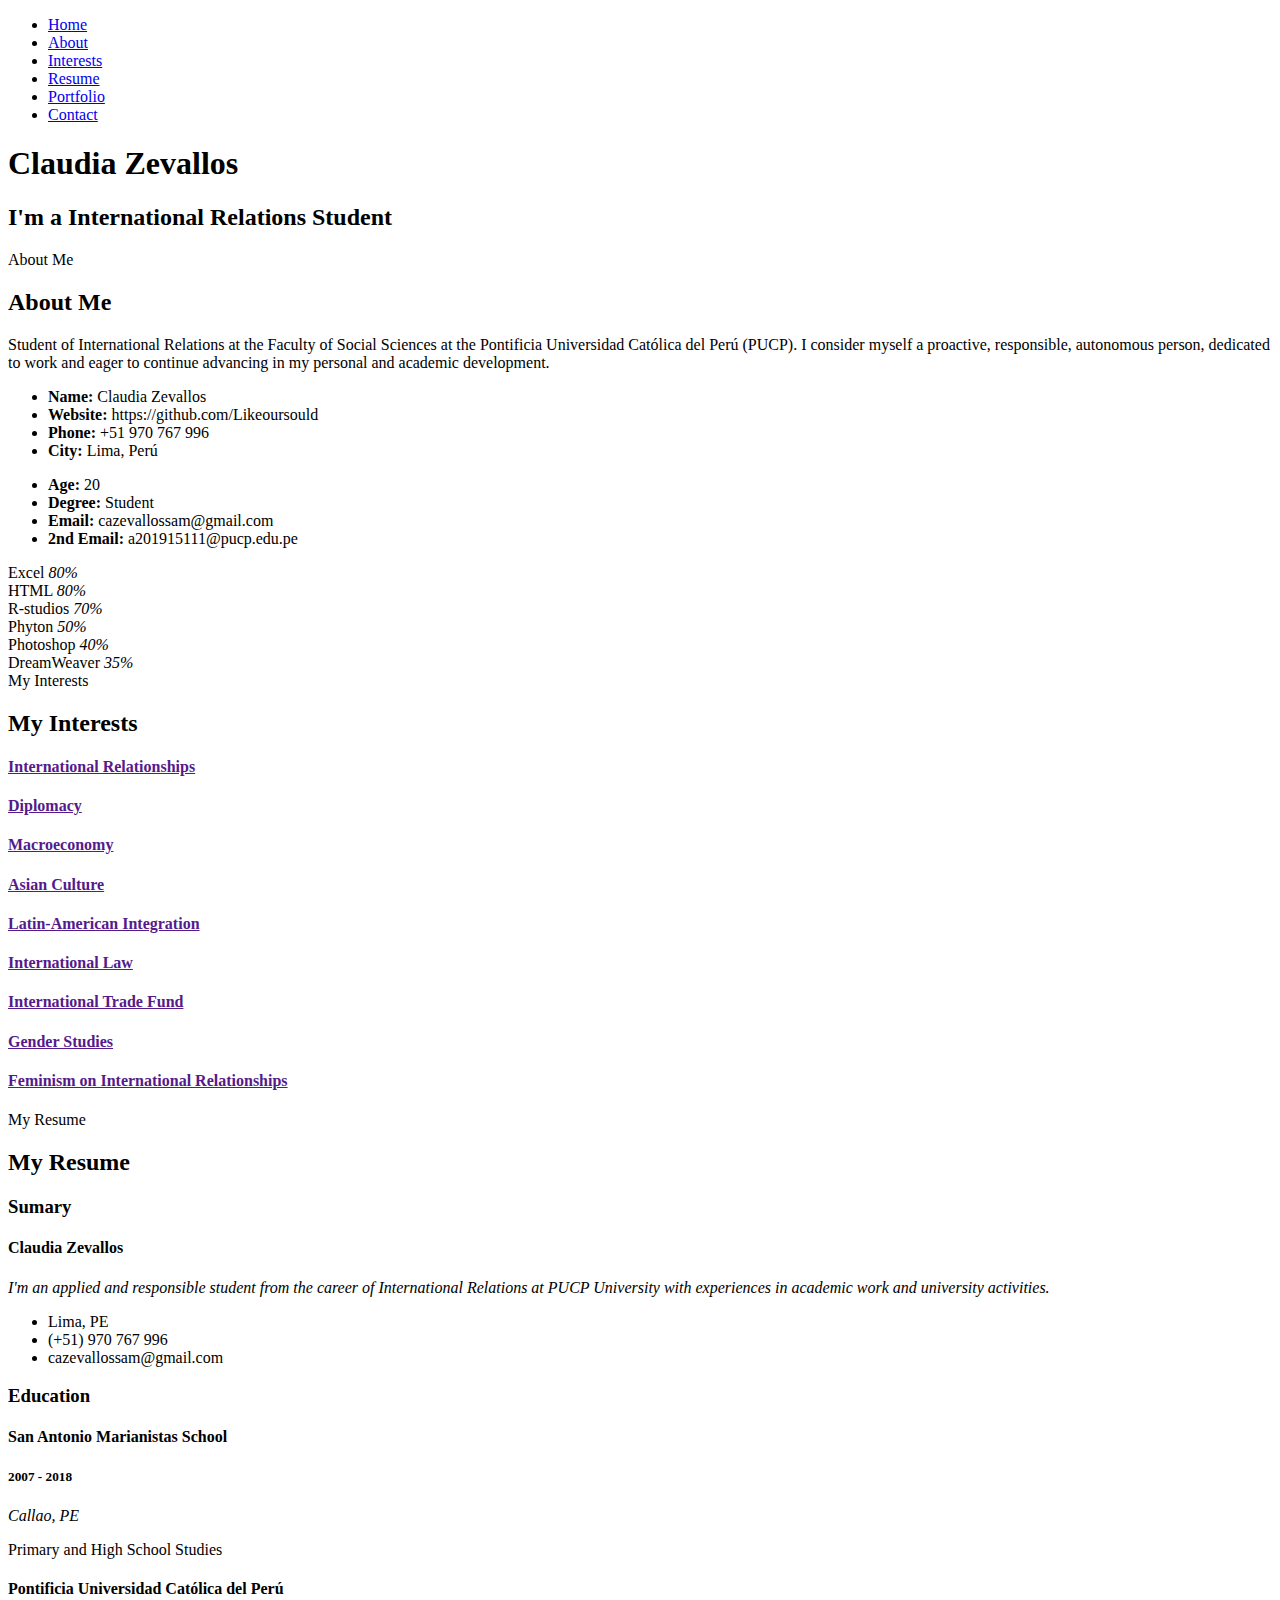
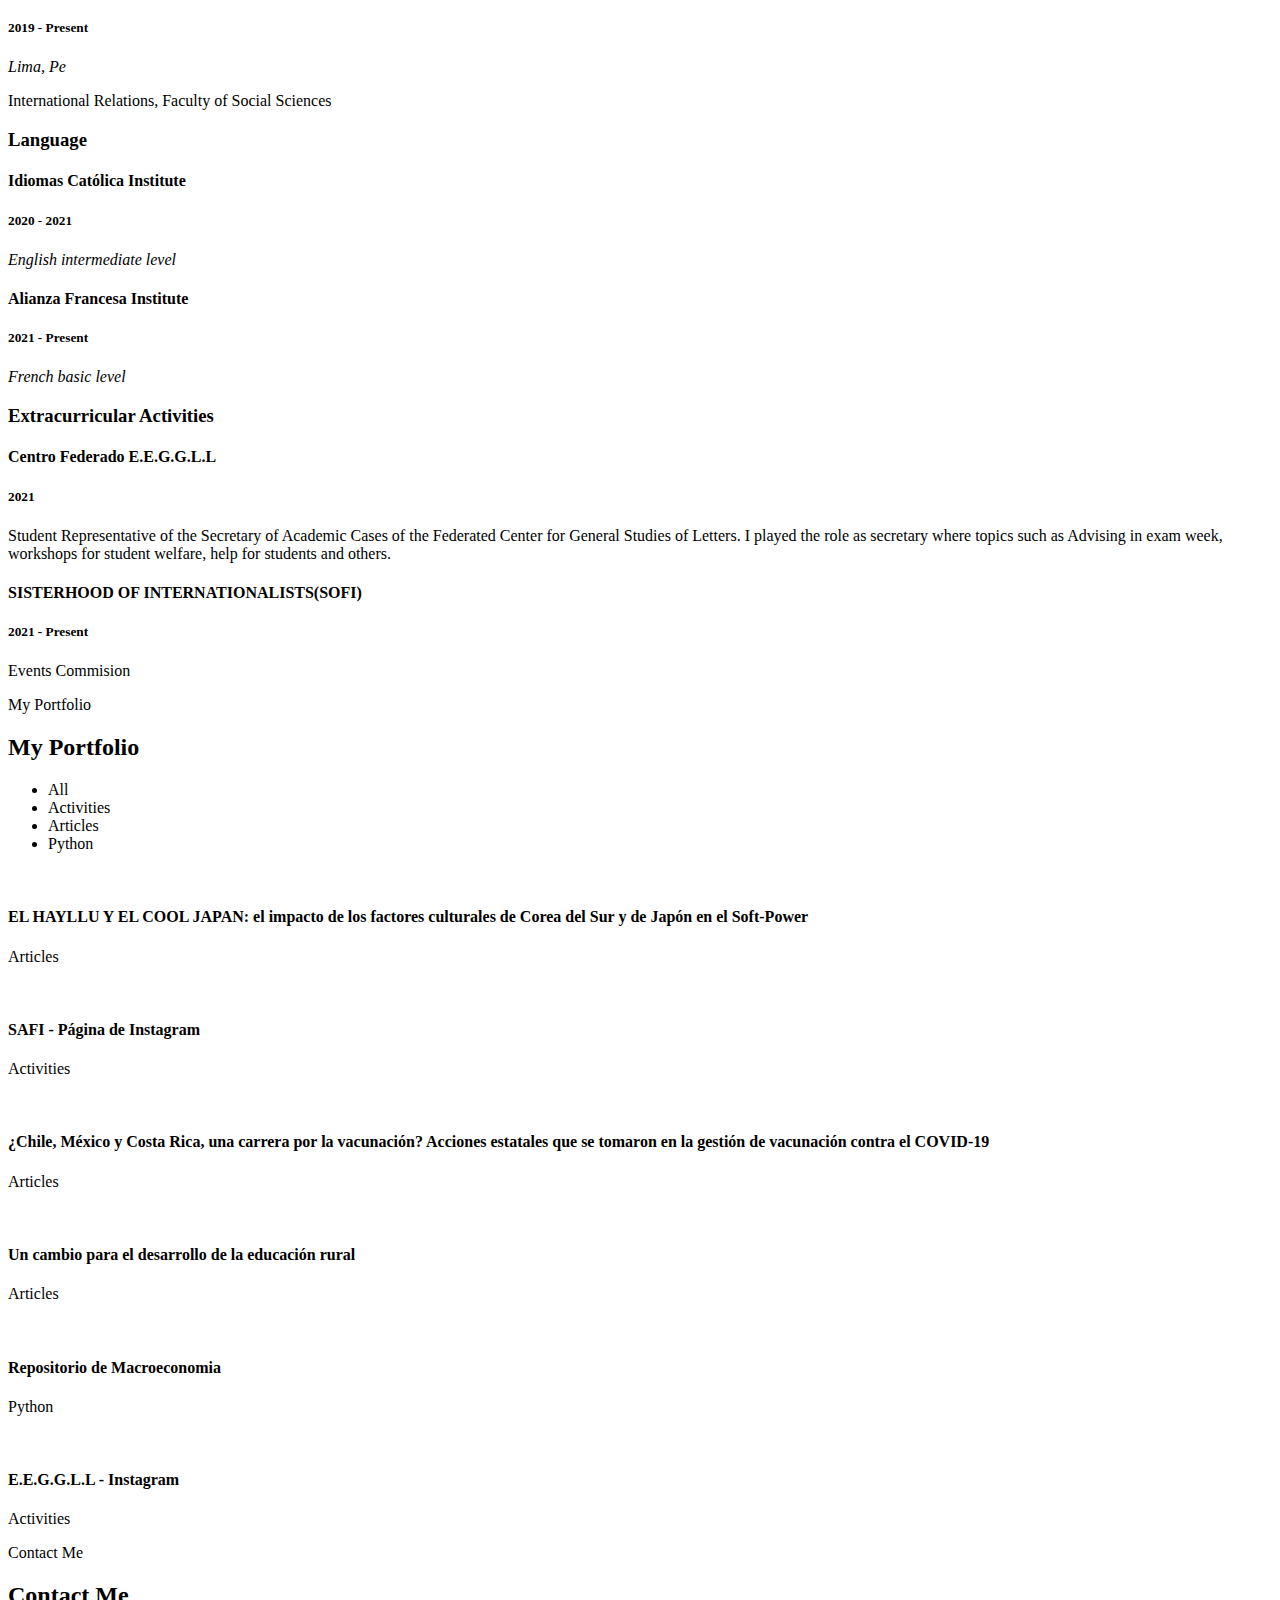
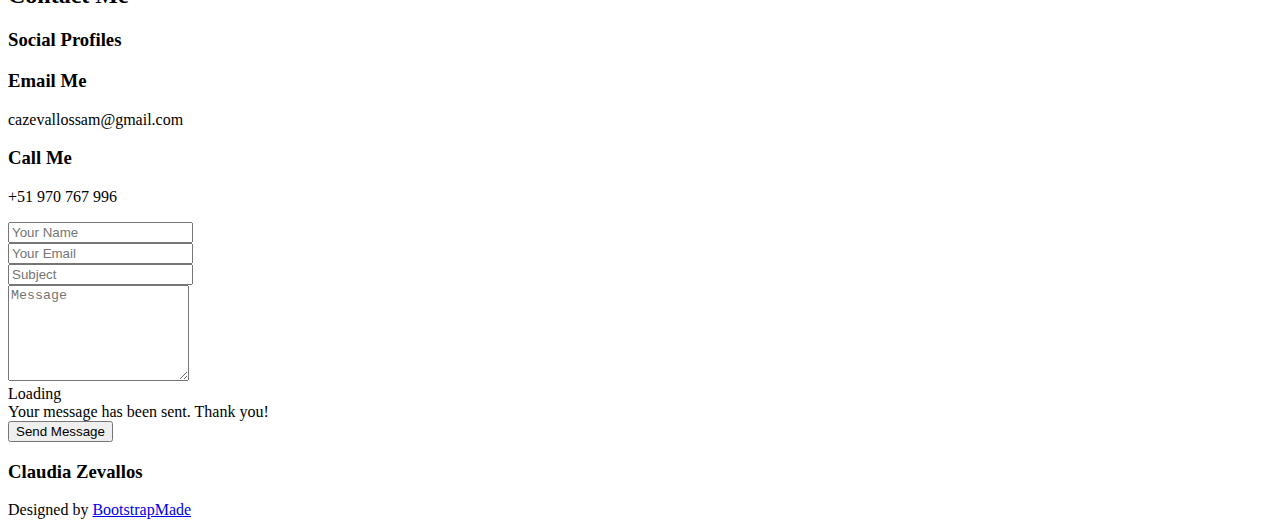
==== commit 7101d5ad: "Add files via upload" ====
--- a/index.html
+++ b/index.html
@@ -43,26 +43,9 @@
       <ul>
         <li><a class="nav-link scrollto active" href="#hero">Home</a></li>
         <li><a class="nav-link scrollto" href="#about">About</a></li>
+        <li><a class="nav-link scrollto" href="#interests">Interests</a></li>
         <li><a class="nav-link scrollto" href="#resume">Resume</a></li>
-        <li><a class="nav-link scrollto" href="#services">Services</a></li>
         <li><a class="nav-link scrollto " href="#portfolio">Portfolio</a></li>
-        <li class="dropdown"><a href="#"><span>Drop Down</span> <i class="bi bi-chevron-down"></i></a>
-          <ul>
-            <li><a href="#">Drop Down 1</a></li>
-            <li class="dropdown"><a href="#"><span>Deep Drop Down</span> <i class="bi bi-chevron-right"></i></a>
-              <ul>
-                <li><a href="#">Deep Drop Down 1</a></li>
-                <li><a href="#">Deep Drop Down 2</a></li>
-                <li><a href="#">Deep Drop Down 3</a></li>
-                <li><a href="#">Deep Drop Down 4</a></li>
-                <li><a href="#">Deep Drop Down 5</a></li>
-              </ul>
-            </li>
-            <li><a href="#">Drop Down 2</a></li>
-            <li><a href="#">Drop Down 3</a></li>
-            <li><a href="#">Drop Down 4</a></li>
-          </ul>
-        </li>
         <li><a class="nav-link scrollto" href="#contact">Contact</a></li>
       </ul>
       <i class="bi bi-list mobile-nav-toggle"></i>
@@ -73,8 +56,8 @@
   <!-- ======= Hero Section ======= -->
   <section id="hero">
     <div class="hero-container">
-      <h1>Laura Thomson</h1>
-      <h2>I'm a Professional Photographer In New York City</h2>
+      <h1>Claudia Zevallos</h1>
+      <h2>I'm a International Relations Student </h2>
       <a href="#about" class="btn-scroll scrollto" title="Scroll Down"><i class="bx bx-chevron-down"></i></a>
     </div>
   </section><!-- End Hero -->
@@ -88,7 +71,7 @@
         <div class="section-title">
           <span>About Me</span>
           <h2>About Me</h2>
-          <p>Sit sint consectetur velit quisquam cupiditate impedit suscipit alias</p>
+          <p>Student of International Relations at the Faculty of Social Sciences at the Pontificia Universidad Católica del Perú (PUCP). I consider myself a proactive, responsible, autonomous person, dedicated to work and eager to continue advancing in my personal and academic development.</p>
         </div>
 
         <div class="row">
@@ -98,42 +81,63 @@
               <div class="row">
                 <div class="col-lg-6">
                   <ul>
-                    <li><i class="bi bi-chevron-right"></i> <strong>Name:</strong> <span>Laura Thomso</span></li>
-                    <li><i class="bi bi-chevron-right"></i> <strong>Website:</strong> <span>www.example.com</span></li>
-                    <li><i class="bi bi-chevron-right"></i> <strong>Phone:</strong> <span>+123 456 7890</span></li>
-                    <li><i class="bi bi-chevron-right"></i> <strong>City:</strong> <span>New York, USA</span></li>
+                    <li><i class="bi bi-chevron-right"></i> <strong>Name:</strong> <span>Claudia Zevallos</span></li>
+                    <li><i class="bi bi-chevron-right"></i> <strong>Website:</strong> <span>https://github.com/Likeoursould</span></li>
+                    <li><i class="bi bi-chevron-right"></i> <strong>Phone:</strong> <span>+51 970 767 996</span></li>
+                    <li><i class="bi bi-chevron-right"></i> <strong>City:</strong> <span>Lima, Perú</span></li>
                   </ul>
                 </div>
                 <div class="col-lg-6">
                   <ul>
-                    <li><i class="bi bi-chevron-right"></i> <strong>Age:</strong> <span>30</span></li>
-                    <li><i class="bi bi-chevron-right"></i> <strong>Degree:</strong> <span>Master</span></li>
-                    <li><i class="bi bi-chevron-right"></i> <strong>PhEmailone:</strong> <span>email@example.com</span></li>
-                    <li><i class="bi bi-chevron-right"></i> <strong>Freelance:</strong> <span>Available</span></li>
+                    <li><i class="bi bi-chevron-right"></i> <strong>Age:</strong> <span>20</span></li>
+                    <li><i class="bi bi-chevron-right"></i> <strong>Degree:</strong> <span>Student</span></li>
+                    <li><i class="bi bi-chevron-right"></i> <strong>Email:</strong> <span>cazevallossam@gmail.com</span></li>
+                    <li><i class="bi bi-chevron-right"></i> <strong>2nd Email:</strong> <span>a201915111@pucp.edu.pe</span></li>
                   </ul>
                 </div>
               </div>
-             
+
 
             <div class="skills-content ps-lg-4">
               <div class="progress">
-                <span class="skill">HTML <i class="val">100%</i></span>
+                <span class="skill">Excel <i class="val">80%</i></span>
                 <div class="progress-bar-wrap">
-                  <div class="progress-bar" role="progressbar" aria-valuenow="100" aria-valuemin="0" aria-valuemax="100"></div>
+                  <div class="progress-bar" role="progressbar" aria-valuenow="80" aria-valuemin="0" aria-valuemax="80"></div>
                 </div>
               </div>
 
               <div class="progress">
-                <span class="skill">CSS <i class="val">90%</i></span>
+                <span class="skill">HTML <i class="val">80%</i></span>
                 <div class="progress-bar-wrap">
-                  <div class="progress-bar" role="progressbar" aria-valuenow="90" aria-valuemin="0" aria-valuemax="100"></div>
+                  <div class="progress-bar" role="progressbar" aria-valuenow="80" aria-valuemin="0" aria-valuemax="80"></div>
                 </div>
               </div>
 
               <div class="progress">
-                <span class="skill">JavaScript <i class="val">75%</i></span>
+                <span class="skill">R-studios <i class="val">70%</i></span>
                 <div class="progress-bar-wrap">
-                  <div class="progress-bar" role="progressbar" aria-valuenow="75" aria-valuemin="0" aria-valuemax="100"></div>
+                  <div class="progress-bar" role="progressbar" aria-valuenow="70" aria-valuemin="0" aria-valuemax="70"></div>
+                </div>
+              </div>
+
+              <div class="progress">
+                <span class="skill">Phyton <i class="val">50%</i></span>
+                <div class="progress-bar-wrap">
+                  <div class="progress-bar" role="progressbar" aria-valuenow="50" aria-valuemin="0" aria-valuemax="50"></div>
+                </div>
+              </div>
+
+              <div class="progress">
+                <span class="skill">Photoshop <i class="val">40%</i></span>
+                <div class="progress-bar-wrap">
+                  <div class="progress-bar" role="progressbar" aria-valuenow="40" aria-valuemin="0" aria-valuemax="40"></div>
+                </div>
+              </div>
+
+              <div class="progress">
+                <span class="skill">DreamWeaver <i class="val">35%</i></span>
+                <div class="progress-bar-wrap">
+                  <div class="progress-bar" role="progressbar" aria-valuenow="35" aria-valuemin="0" aria-valuemax="35"></div>
                 </div>
               </div>
             </div>
@@ -143,6 +147,85 @@
 
       </div>
     </section><!-- End About Me Section -->
+    <!-- My interests section -->
+    <section id="interests" class="services">
+      <div class="container">
+
+        <div class="section-title">
+          <span>My Interests</span>
+          <h2>My Interests</h2>
+        </div>
+
+        <div class="row">
+          <div class="col-md-6 col-lg-4 d-flex align-items-center mb-6 mb-lg-6">
+            <div class="icon-box">
+              <div class="icon"><i class='bx bxs-group'></i></div>
+              <h4 class="title"><a href="">International Relationships</a></h4>
+            </div>
+          </div>
+
+          <div class="col-md-6 col-lg-4 d-flex align-items-center mb-6 mb-lg-0">
+            <div class="icon-box">
+              <div class="icon"><i class='bx bx-world'></i></div>
+              <h4 class="title"><a href="">Diplomacy</a></h4>
+            </div>
+          </div>
+
+          <div class="col-md-6 col-lg-4 d-flex align-items-center mb-6 mb-lg-0">
+            <div class="icon-box">
+              <div class="icon"><i class='bx bxs-coin-stack'></i></div>
+              <h4 class="title"><a href="">Macroeconomy</a></h4>
+            </div>
+          </div>
+
+          <div class="col-md-6 col-lg-4 d-flex align-items-center mb-6 mb-lg-0">
+            <div class="icon-box">
+              <div class="icon"><i class='bx bxs-sushi'></i></div>
+              <h4 class="title"><a href="">Asian Culture</a></h4>
+            </div>
+          </div>
+
+          <div class="col-md-6 col-lg-4 d-flex align-items-center mb-6 mb-lg-0">
+            <div class="icon-box">
+              <div class="icon"><i class='bx bxs-dashboard'></i></div>
+              <h4 class="title"><a href="">Latin-American Integration</a></h4>
+            </div>
+          </div>
+
+          <div class="col-md-6 col-lg-4 d-flex align-items-center mb-6 mb-lg-0">
+            <div class="icon-box">
+              <div class="icon"><i class='bx bxs-book-bookmark'></i></div>
+              <h4 class="title"><a href="">International Law</a></h4>
+            </div>
+          </div>
+
+          <div class="col-md-6 col-lg-4 d-flex align-items-center mb-6 mb-lg-0">
+            <div class="icon-box">
+              <div class="icon"><i class='bx bxs-bank'></i></div>
+              <h4 class="title"><a href="">International Trade Fund</a></h4>
+            </div>
+          </div>
+
+          <div class="col-md-6 col-lg-4 d-flex align-items-center mb-6 mb-lg-0">
+            <div class="icon-box">
+              <div class="icon"><i class='bx bx-male-female'></i></div>
+              <h4 class="title"><a href="">Gender Studies</a></h4>
+            </div>
+          </div>
+
+          <div class="col-md-6 col-lg-4 d-flex align-items-center mb-6 mb-lg-0">
+            <div class="icon-box">
+              <div class="icon"><i class='bx bx-female-sign'></i></div>
+              <h4 class="title"><a href="">Feminism on International Relationships</a></h4>
+            </div>
+          </div>
+
+
+        </div>
+
+      </div>
+    </section><!-- End My Interests Section -->
+    
 
     <!-- ======= My Resume Section ======= -->
     <section id="resume" class="resume">
@@ -151,198 +234,69 @@
         <div class="section-title">
           <span>My Resume</span>
           <h2>My Resume</h2>
-          <p>Sit sint consectetur velit quisquam cupiditate impedit suscipit alias</p>
         </div>
 
         <div class="row">
           <div class="col-lg-6">
             <h3 class="resume-title">Sumary</h3>
             <div class="resume-item pb-0">
-              <h4>Alice Barkley</h4>
-              <p><em>Innovative and deadline-driven Graphic Designer with 3+ years of experience designing and developing user-centered digital/print marketing material from initial concept to final, polished deliverable.</em></p>
+              <h4>Claudia Zevallos</h4>
+              <p><em>I'm an applied and responsible student from the career of International Relations at PUCP University with experiences in academic work and university activities.</em></p>
               <p>
               <ul>
-                <li>Portland par 127,Orlando, FL</li>
-                <li>(123) 456-7891</li>
-                <li>alice.barkley@example.com</li>
+                <li>Lima, PE</li>
+                <li>(+51) 970 767 996</li>
+                <li>cazevallossam@gmail.com</li>
               </ul>
               </p>
             </div>
 
             <h3 class="resume-title">Education</h3>
             <div class="resume-item">
-              <h4>Master of Fine Arts &amp; Graphic Design</h4>
-              <h5>2015 - 2016</h5>
-              <p><em>Rochester Institute of Technology, Rochester, NY</em></p>
-              <p>Qui deserunt veniam. Et sed aliquam labore tempore sed quisquam iusto autem sit. Ea vero voluptatum qui ut dignissimos deleniti nerada porti sand markend</p>
+              <h4>San Antonio Marianistas School</h4>
+              <h5>2007 - 2018</h5>
+              <p><em>Callao, PE</em></p>
+              <p>Primary and High School Studies</p>
             </div>
             <div class="resume-item">
-              <h4>Bachelor of Fine Arts &amp; Graphic Design</h4>
-              <h5>2010 - 2014</h5>
-              <p><em>Rochester Institute of Technology, Rochester, NY</em></p>
-              <p>Quia nobis sequi est occaecati aut. Repudiandae et iusto quae reiciendis et quis Eius vel ratione eius unde vitae rerum voluptates asperiores voluptatem Earum molestiae consequatur neque etlon sader mart dila</p>
+              <h4>Pontificia Universidad Católica del Perú</h4>
+              <h5>2019 - Present</h5>
+              <p><em>Lima, Pe</em></p>
+              <p>International Relations, Faculty of Social Sciences</p>
             </div>
           </div>
           <div class="col-lg-6">
-            <h3 class="resume-title">Professional Experience</h3>
+            <h3 class="resume-title">Language</h3>
             <div class="resume-item">
-              <h4>Senior graphic design specialist</h4>
-              <h5>2019 - Present</h5>
-              <p><em>Experion, New York, NY </em></p>
+              <h4>Idiomas Católica Institute</h4>
+              <h5>2020 - 2021</h5>
+              <p><em>English intermediate level</em></p>
+            </div>
+            <div class="resume-item">
+              <h4>Alianza Francesa Institute</h4>
+              <h5>2021 - Present</h5>
+              <p><em>French basic level</em></p>
+            </div>
+            <h3 class="resume-title">Extracurricular Activities</h3>
+            <div class="resume-item">
+              <h4>Centro Federado E.E.G.G.L.L</h4>
+              <h5>2021</h5>
               <p>
-              <ul>
-                <li>Lead in the design, development, and implementation of the graphic, layout, and production communication materials</li>
-                <li>Delegate tasks to the 7 members of the design team and provide counsel on all aspects of the project. </li>
-                <li>Supervise the assessment of all graphic materials in order to ensure quality and accuracy of the design</li>
-                <li>Oversee the efficient use of production project budgets ranging from $2,000 - $25,000</li>
-              </ul>
+                Student Representative of the Secretary of Academic Cases of the Federated Center for General Studies of Letters. I played the role as secretary where topics such as Advising in exam week, workshops for student welfare, help for students and others.
               </p>
             </div>
             <div class="resume-item">
-              <h4>Graphic design specialist</h4>
-              <h5>2017 - 2018</h5>
-              <p><em>Stepping Stone Advertising, New York, NY</em></p>
-              <p>
-              <ul>
-                <li>Developed numerous marketing programs (logos, brochures,infographics, presentations, and advertisements).</li>
-                <li>Managed up to 5 projects or tasks at a given time while under pressure</li>
-                <li>Recommended and consulted with clients on the most appropriate graphic design</li>
-                <li>Created 4+ design presentations and proposals a month for clients and account managers</li>
-              </ul>
-              </p>
-            </div>
-          </div>
-        </div>
-
+              <h4>SISTERHOOD OF INTERNATIONALISTS(SOFI)</h4>
+              <h5>2021 - Present</h5>
+              <p>Events Commision</p>
+            </div>
+          </div>
+
+          
+        </div>
+        
       </div>
     </section><!-- End My Resume Section -->
-
-    <!-- ======= My Services Section ======= -->
-    <section id="services" class="services">
-      <div class="container">
-
-        <div class="section-title">
-          <span>My Services</span>
-          <h2>My Services</h2>
-          <p>Sit sint consectetur velit quisquam cupiditate impedit suscipit alias</p>
-        </div>
-
-        <div class="row">
-          <div class="col-md-6 col-lg-3 d-flex align-items-stretch mb-5 mb-lg-0">
-            <div class="icon-box">
-              <div class="icon"><i class="bx bxl-dribbble"></i></div>
-              <h4 class="title"><a href="">Lorem Ipsum</a></h4>
-              <p class="description">Voluptatum deleniti atque corrupti quos dolores et quas molestias excepturi sint occaecati cupiditate non provident</p>
-            </div>
-          </div>
-
-          <div class="col-md-6 col-lg-3 d-flex align-items-stretch mb-5 mb-lg-0">
-            <div class="icon-box">
-              <div class="icon"><i class="bx bx-file"></i></div>
-              <h4 class="title"><a href="">Sed ut perspiciatis</a></h4>
-              <p class="description">Duis aute irure dolor in reprehenderit in voluptate velit esse cillum dolore eu fugiat nulla pariatur</p>
-            </div>
-          </div>
-
-          <div class="col-md-6 col-lg-3 d-flex align-items-stretch mb-5 mb-lg-0">
-            <div class="icon-box">
-              <div class="icon"><i class="bx bx-tachometer"></i></div>
-              <h4 class="title"><a href="">Magni Dolores</a></h4>
-              <p class="description">Excepteur sint occaecat cupidatat non proident, sunt in culpa qui officia deserunt mollit anim id est laborum</p>
-            </div>
-          </div>
-
-          <div class="col-md-6 col-lg-3 d-flex align-items-stretch mb-5 mb-lg-0">
-            <div class="icon-box">
-              <div class="icon"><i class="bx bx-world"></i></div>
-              <h4 class="title"><a href="">Nemo Enim</a></h4>
-              <p class="description">At vero eos et accusamus et iusto odio dignissimos ducimus qui blanditiis praesentium voluptatum deleniti atque</p>
-            </div>
-          </div>
-
-        </div>
-
-      </div>
-    </section><!-- End My Services Section -->
-
-    <!-- ======= Testimonials Section ======= -->
-    <section id="testimonials" class="testimonials">
-      <div class="container position-relative">
-
-        <div class="testimonials-slider swiper" data-aos="fade-up" data-aos-delay="100">
-          <div class="swiper-wrapper">
-
-            <div class="swiper-slide">
-              <div class="testimonial-item">
-                <img src="assets/img/testimonials/testimonials-1.jpg" class="testimonial-img" alt="">
-                <h3>Saul Goodman</h3>
-                <h4>Ceo &amp; Founder</h4>
-                <p>
-                  <i class="bx bxs-quote-alt-left quote-icon-left"></i>
-                  Proin iaculis purus consequat sem cure digni ssim donec porttitora entum suscipit rhoncus. Accusantium quam, ultricies eget id, aliquam eget nibh et. Maecen aliquam, risus at semper.
-                  <i class="bx bxs-quote-alt-right quote-icon-right"></i>
-                </p>
-              </div>
-            </div><!-- End testimonial item -->
-
-            <div class="swiper-slide">
-              <div class="testimonial-item">
-                <img src="assets/img/testimonials/testimonials-2.jpg" class="testimonial-img" alt="">
-                <h3>Sara Wilsson</h3>
-                <h4>Designer</h4>
-                <p>
-                  <i class="bx bxs-quote-alt-left quote-icon-left"></i>
-                  Export tempor illum tamen malis malis eram quae irure esse labore quem cillum quid cillum eram malis quorum velit fore eram velit sunt aliqua noster fugiat irure amet legam anim culpa.
-                  <i class="bx bxs-quote-alt-right quote-icon-right"></i>
-                </p>
-              </div>
-            </div><!-- End testimonial item -->
-
-            <div class="swiper-slide">
-              <div class="testimonial-item">
-                <img src="assets/img/testimonials/testimonials-3.jpg" class="testimonial-img" alt="">
-                <h3>Jena Karlis</h3>
-                <h4>Store Owner</h4>
-                <p>
-                  <i class="bx bxs-quote-alt-left quote-icon-left"></i>
-                  Enim nisi quem export duis labore cillum quae magna enim sint quorum nulla quem veniam duis minim tempor labore quem eram duis noster aute amet eram fore quis sint minim.
-                  <i class="bx bxs-quote-alt-right quote-icon-right"></i>
-                </p>
-              </div>
-            </div><!-- End testimonial item -->
-
-            <div class="swiper-slide">
-              <div class="testimonial-item">
-                <img src="assets/img/testimonials/testimonials-4.jpg" class="testimonial-img" alt="">
-                <h3>Matt Brandon</h3>
-                <h4>Freelancer</h4>
-                <p>
-                  <i class="bx bxs-quote-alt-left quote-icon-left"></i>
-                  Fugiat enim eram quae cillum dolore dolor amet nulla culpa multos export minim fugiat minim velit minim dolor enim duis veniam ipsum anim magna sunt elit fore quem dolore labore illum veniam.
-                  <i class="bx bxs-quote-alt-right quote-icon-right"></i>
-                </p>
-              </div>
-            </div><!-- End testimonial item -->
-
-            <div class="swiper-slide">
-              <div class="testimonial-item">
-                <img src="assets/img/testimonials/testimonials-5.jpg" class="testimonial-img" alt="">
-                <h3>John Larson</h3>
-                <h4>Entrepreneur</h4>
-                <p>
-                  <i class="bx bxs-quote-alt-left quote-icon-left"></i>
-                  Quis quorum aliqua sint quem legam fore sunt eram irure aliqua veniam tempor noster veniam enim culpa labore duis sunt culpa nulla illum cillum fugiat legam esse veniam culpa fore nisi cillum quid.
-                  <i class="bx bxs-quote-alt-right quote-icon-right"></i>
-                </p>
-              </div>
-            </div><!-- End testimonial item -->
-
-          </div>
-          <div class="swiper-pagination"></div>
-        </div>
-
-      </div>
-    </section><!-- End Testimonials Section -->
 
     <!-- ======= My Portfolio Section ======= -->
     <section id="portfolio" class="portfolio">
@@ -351,198 +305,87 @@
         <div class="section-title">
           <span>My Portfolio</span>
           <h2>My Portfolio</h2>
-          <p>Sit sint consectetur velit quisquam cupiditate impedit suscipit alias</p>
         </div>
 
         <ul id="portfolio-flters" class="d-flex justify-content-center">
           <li data-filter="*" class="filter-active">All</li>
-          <li data-filter=".filter-app">App</li>
-          <li data-filter=".filter-card">Card</li>
-          <li data-filter=".filter-web">Web</li>
+          <li data-filter=".filter-activities">Activities</li>
+          <li data-filter=".filter-articles">Articles</li>
+          <li data-filter=".filter-python">Python</li>
         </ul>
 
         <div class="row portfolio-container">
 
-          <div class="col-lg-4 col-md-6 portfolio-item filter-app">
-            <div class="portfolio-img"><img src="assets/img/portfolio/portfolio-1.jpg" class="img-fluid" alt=""></div>
+          <div class="col-lg-6 col-md-6 portfolio-item filter-articles">
+            <div class="portfolio-img"><img src="assets/img/portfolio/koreavsjapon.jpg" class="img-fluid" alt=""></div>
             <div class="portfolio-info">
-              <h4>App 1</h4>
-              <p>App</p>
-              <a href="assets/img/portfolio/portfolio-1.jpg" data-gallery="portfolioGallery" class="portfolio-lightbox preview-link" title="App 1"><i class="bx bx-plus"></i></a>
-              <a href="portfolio-details.html" class="details-link" title="More Details"><i class="bx bx-link"></i></a>
-            </div>
-          </div>
-
-          <div class="col-lg-4 col-md-6 portfolio-item filter-web">
-            <div class="portfolio-img"><img src="assets/img/portfolio/portfolio-2.jpg" class="img-fluid" alt=""></div>
+              <h4>EL HAYLLU Y EL COOL JAPAN: el impacto de los factores culturales de Corea del Sur y de Japón en el Soft-Power</h4>
+              <p>Articles</p>
+              <a href="assets/img/portfolio/koreavsjapon.jpg" data-gallery="portfolioGallery" class="portfolio-lightbox preview-link" title="EL HAYLLU Y EL COOL JAPAN: el impacto de los factores culturales de Corea del Sur y de Japón en el Soft-Power"><i class="bx bx-plus"></i></a>
+              <a href="https://github.com/Likeoursould/Actividades/blob/main/Trabajo%20Final%20-%20Investigaci%C3%B3n%20Acad%C3%A9mica.pdf" class="details-link" title="More Details"><i class="bx bx-link"></i></a>
+            </div>
+          </div>
+
+          <div class="col-lg-6 col-md-6 portfolio-item filter-activities">
+            <div class="portfolio-img"><img src="assets/img/portfolio/safi.png" class="img-fluid image-port" alt=""></div>
             <div class="portfolio-info">
-              <h4>Web 3</h4>
-              <p>Web</p>
-              <a href="assets/img/portfolio/portfolio-2.jpg" data-gallery="portfolioGallery" class="portfolio-lightbox preview-link" title="Web 3"><i class="bx bx-plus"></i></a>
-              <a href="portfolio-details.html" class="details-link" title="More Details"><i class="bx bx-link"></i></a>
-            </div>
-          </div>
-
-          <div class="col-lg-4 col-md-6 portfolio-item filter-app">
-            <div class="portfolio-img"><img src="assets/img/portfolio/portfolio-3.jpg" class="img-fluid" alt=""></div>
+              <h4>SAFI - Página de Instagram</h4>
+              <p>Activities</p>
+              <a href="assets/img/portfolio/safi.png" data-gallery="portfolioGallery" class="portfolio-lightbox preview-link" title="SAFI - Página de Instagram"><i class="bx bx-plus"></i></a>
+              <a href="https://www.instagram.com/sofinternationalists/?hl=es-la" class="details-link" title="More Details"><i class="bx bx-link"></i></a>
+            </div>
+          </div>
+
+          <div class="col-lg-6 col-md-6 portfolio-item filter-articles">
+            <div class="portfolio-img"><img src="assets/img/portfolio/vacunascovid.png" class="img-fluid image-port" alt=""></div>
             <div class="portfolio-info">
-              <h4>App 2</h4>
-              <p>App</p>
-              <a href="assets/img/portfolio/portfolio-3.jpg" data-gallery="portfolioGallery" class="portfolio-lightbox preview-link" title="App 2"><i class="bx bx-plus"></i></a>
-              <a href="portfolio-details.html" class="details-link" title="More Details"><i class="bx bx-link"></i></a>
-            </div>
-          </div>
-
-          <div class="col-lg-4 col-md-6 portfolio-item filter-card">
-            <div class="portfolio-img"><img src="assets/img/portfolio/portfolio-4.jpg" class="img-fluid" alt=""></div>
+              <h4>¿Chile, México y Costa Rica, una carrera por la vacunación?
+                Acciones estatales que se tomaron en la gestión de vacunación contra el COVID-19</h4>
+              <p>Articles</p>
+              <a href="assets/img/portfolio/vacunascovid.png" data-gallery="portfolioGallery" class="portfolio-lightbox preview-link" title="¿Chile, México y Costa Rica, una carrera por la vacunación?
+              Acciones estatales que se tomaron en la gestión de vacunación contra el COVID-19"><i class="bx bx-plus"></i></a>
+              <a href="https://github.com/Likeoursould/Actividades/blob/main/Trabajo%20Final%20-%20An%C3%A1lisis%20Pol%C3%ADtico%20Comparada.pdf" class="details-link" title="More Details"><i class="bx bx-link"></i></a>
+            </div>
+          </div>
+
+          <div class="col-lg-6 col-md-6 portfolio-item filter-articles">
+            <div class="portfolio-img"><img src="assets/img/portfolio/rural.jpg" class="img-fluid image-port" alt=""></div>
             <div class="portfolio-info">
-              <h4>Card 2</h4>
-              <p>Card</p>
-              <a href="assets/img/portfolio/portfolio-4.jpg" data-gallery="portfolioGallery" class="portfolio-lightbox preview-link" title="Card 2"><i class="bx bx-plus"></i></a>
-              <a href="portfolio-details.html" class="details-link" title="More Details"><i class="bx bx-link"></i></a>
-            </div>
-          </div>
-
-          <div class="col-lg-4 col-md-6 portfolio-item filter-web">
-            <div class="portfolio-img"><img src="assets/img/portfolio/portfolio-5.jpg" class="img-fluid" alt=""></div>
+              <h4>Un cambio para el desarrollo de la educación rural</h4>
+              <p>Articles</p>
+              <a href="assets/img/portfolio/rural.jpg" data-gallery="portfolioGallery" class="portfolio-lightbox preview-link" title="Un cambio para el desarrollo de la educación rural"><i class="bx bx-plus"></i></a>
+              <a href="https://github.com/Likeoursould/Actividades/blob/main/Trabajo%20Final-%20Argumentaci%C3%B3n.pdf" class="details-link" title="More Details"><i class="bx bx-link"></i></a>
+            </div>
+          </div>
+
+          <div class="col-lg-6 col-md-6 portfolio-item filter-python">
+            <div class="portfolio-img"><img src="assets/img/portfolio/macroeconomia.png" class="img-fluid image-port" alt=""></div>
             <div class="portfolio-info">
-              <h4>Web 2</h4>
-              <p>Web</p>
-              <a href="assets/img/portfolio/portfolio-5.jpg" data-gallery="portfolioGallery" class="portfolio-lightbox preview-link" title="Web 2"><i class="bx bx-plus"></i></a>
-              <a href="portfolio-details.html" class="details-link" title="More Details"><i class="bx bx-link"></i></a>
-            </div>
-          </div>
-
-          <div class="col-lg-4 col-md-6 portfolio-item filter-app">
-            <div class="portfolio-img"><img src="assets/img/portfolio/portfolio-6.jpg" class="img-fluid" alt=""></div>
+              <h4>Repositorio de Macroeconomia</h4>
+              <p>Python</p>
+              <a href="assets/img/portfolio/macroeconomia.png" data-gallery="portfolioGallery" class="portfolio-lightbox preview-link" title="Repositorio de Macroeconomia"><i class="bx bx-plus"></i></a>
+              <a href="https://github.com/Likeoursould/Actividades/tree/main/Reportes" class="details-link" title="More Details"><i class="bx bx-link"></i></a>
+            </div>
+          </div>
+
+          <div class="col-lg-6 col-md-6 portfolio-item filter-activities">
+            <div class="portfolio-img"><img src="assets/img/portfolio/centrofederado.png" class="img-fluid image-port" alt=""></div>
             <div class="portfolio-info">
-              <h4>App 3</h4>
-              <p>App</p>
-              <a href="assets/img/portfolio/portfolio-6.jpg" data-gallery="portfolioGallery" class="portfolio-lightbox preview-link" title="App 3"><i class="bx bx-plus"></i></a>
-              <a href="portfolio-details.html" class="details-link" title="More Details"><i class="bx bx-link"></i></a>
-            </div>
-          </div>
-
-          <div class="col-lg-4 col-md-6 portfolio-item filter-card">
-            <div class="portfolio-img"><img src="assets/img/portfolio/portfolio-7.jpg" class="img-fluid" alt=""></div>
-            <div class="portfolio-info">
-              <h4>Card 1</h4>
-              <p>Card</p>
-              <a href="assets/img/portfolio/portfolio-7.jpg" data-gallery="portfolioGallery" class="portfolio-lightbox preview-link" title="Card 1"><i class="bx bx-plus"></i></a>
-              <a href="portfolio-details.html" class="details-link" title="More Details"><i class="bx bx-link"></i></a>
-            </div>
-          </div>
-
-          <div class="col-lg-4 col-md-6 portfolio-item filter-card">
-            <div class="portfolio-img"><img src="assets/img/portfolio/portfolio-8.jpg" class="img-fluid" alt=""></div>
-            <div class="portfolio-info">
-              <h4>Card 3</h4>
-              <p>Card</p>
-              <a href="assets/img/portfolio/portfolio-8.jpg" data-gallery="portfolioGallery" class="portfolio-lightbox preview-link" title="Card 3"><i class="bx bx-plus"></i></a>
-              <a href="portfolio-details.html" class="details-link" title="More Details"><i class="bx bx-link"></i></a>
-            </div>
-          </div>
-
-          <div class="col-lg-4 col-md-6 portfolio-item filter-web">
-            <div class="portfolio-img"><img src="assets/img/portfolio/portfolio-9.jpg" class="img-fluid" alt=""></div>
-            <div class="portfolio-info">
-              <h4>Web 3</h4>
-              <p>Web</p>
-              <a href="assets/img/portfolio/portfolio-9.jpg" data-gallery="portfolioGallery" class="portfolio-lightbox preview-link" title="Web 3"><i class="bx bx-plus"></i></a>
-              <a href="portfolio-details.html" class="details-link" title="More Details"><i class="bx bx-link"></i></a>
-            </div>
-          </div>
+              <h4>E.E.G.G.L.L - Instagram</h4>
+              <p>Activities</p>
+              <a href="assets/img/portfolio/centrofederado.png" data-gallery="portfolioGallery" class="portfolio-lightbox preview-link" title="E.E.G.G.L.L - Instagram"><i class="bx bx-plus"></i></a>
+              <a href="https://www.instagram.com/cfee.gg.ll/?hl=es-la" class="details-link" title="More Details"><i class="bx bx-link"></i></a>
+            </div>
+          </div>
+
+          
 
         </div>
 
       </div>
     </section><!-- End My Portfolio Section -->
 
-    <!-- ======= Pricing Section ======= -->
-    <section id="pricing" class="pricing">
-      <div class="container">
-
-        <div class="section-title">
-          <span>Pricing</span>
-          <h2>Pricing</h2>
-          <p>Sit sint consectetur velit quisquam cupiditate impedit suscipit alias</p>
-        </div>
-
-        <div class="row">
-
-          <div class="col-lg-3 col-md-6">
-            <div class="box">
-              <h3>Free</h3>
-              <h4><sup>$</sup>0<span> / month</span></h4>
-              <ul>
-                <li>Aida dere</li>
-                <li>Nec feugiat nisl</li>
-                <li>Nulla at volutpat dola</li>
-                <li class="na">Pharetra massa</li>
-                <li class="na">Massa ultricies mi</li>
-              </ul>
-              <div class="btn-wrap">
-                <a href="#" class="btn-buy">Buy Now</a>
-              </div>
-            </div>
-          </div>
-
-          <div class="col-lg-3 col-md-6 mt-4 mt-md-0">
-            <div class="box featured">
-              <h3>Business</h3>
-              <h4><sup>$</sup>19<span> / month</span></h4>
-              <ul>
-                <li>Aida dere</li>
-                <li>Nec feugiat nisl</li>
-                <li>Nulla at volutpat dola</li>
-                <li>Pharetra massa</li>
-                <li class="na">Massa ultricies mi</li>
-              </ul>
-              <div class="btn-wrap">
-                <a href="#" class="btn-buy">Buy Now</a>
-              </div>
-            </div>
-          </div>
-
-          <div class="col-lg-3 col-md-6 mt-4 mt-lg-0">
-            <div class="box">
-              <h3>Developer</h3>
-              <h4><sup>$</sup>29<span> / month</span></h4>
-              <ul>
-                <li>Aida dere</li>
-                <li>Nec feugiat nisl</li>
-                <li>Nulla at volutpat dola</li>
-                <li>Pharetra massa</li>
-                <li>Massa ultricies mi</li>
-              </ul>
-              <div class="btn-wrap">
-                <a href="#" class="btn-buy">Buy Now</a>
-              </div>
-            </div>
-          </div>
-
-          <div class="col-lg-3 col-md-6 mt-4 mt-lg-0">
-            <div class="box">
-              <span class="advanced">Advanced</span>
-              <h3>Ultimate</h3>
-              <h4><sup>$</sup>49<span> / month</span></h4>
-              <ul>
-                <li>Aida dere</li>
-                <li>Nec feugiat nisl</li>
-                <li>Nulla at volutpat dola</li>
-                <li>Pharetra massa</li>
-                <li>Massa ultricies mi</li>
-              </ul>
-              <div class="btn-wrap">
-                <a href="#" class="btn-buy">Buy Now</a>
-              </div>
-            </div>
-          </div>
-
-        </div>
-
-      </div>
-    </section><!-- End Pricing Section -->
+    
 
     <!-- ======= Contact Me Section ======= -->
     <section id="contact" class="contact">
@@ -551,7 +394,7 @@
         <div class="section-title">
           <span>Contact Me</span>
           <h2>Contact Me</h2>
-          <p>Sit sint consectetur velit quisquam cupiditate impedit suscipit alias</p>
+          
         </div>
 
         <div class="row">
@@ -564,11 +407,9 @@
                   <i class="bx bx-share-alt"></i>
                   <h3>Social Profiles</h3>
                   <div class="social-links">
-                    <a href="#" class="twitter"><i class="bi bi-twitter"></i></a>
-                    <a href="#" class="facebook"><i class="bi bi-facebook"></i></a>
-                    <a href="#" class="instagram"><i class="bi bi-instagram"></i></a>
-                    <a href="#" class="google-plus"><i class="bi bi-skype"></i></a>
-                    <a href="#" class="linkedin"><i class="bi bi-linkedin"></i></a>
+                    <a href="https://www.facebook.com/claudia.zevallos.amaya" class="facebook"><i class="bi bi-facebook"></i></a>
+                    <a href="https://www.instagram.com/_clau_zevallos/?hl=es-la" class="instagram"><i class="bi bi-instagram"></i></a>
+                    <a href="https://www.linkedin.com/in/claudia-zevallos-853856215/" class="linkedin"><i class="bi bi-linkedin"></i></a>
                   </div>
                 </div>
               </div>
@@ -576,14 +417,14 @@
                 <div class="info-box mt-4">
                   <i class="bx bx-envelope"></i>
                   <h3>Email Me</h3>
-                  <p>contact@example.com</p>
+                  <p>cazevallossam@gmail.com</p>
                 </div>
               </div>
               <div class="col-md-6">
                 <div class="info-box mt-4">
                   <i class="bx bx-phone-call"></i>
                   <h3>Call Me</h3>
-                  <p>+1 5589 55488 55</p>
+                  <p>+51 970 767 996</p>
                 </div>
               </div>
             </div>
@@ -625,18 +466,13 @@
   <!-- ======= Footer ======= -->
   <footer id="footer">
     <div class="container">
-      <h3>Laura Thomson</h3>
-      <p>Et aut eum quis fuga eos sunt ipsa nihil. Labore corporis magni eligendi fuga maxime saepe commodi placeat.</p>
+      <h3>Claudia Zevallos</h3>
       <div class="social-links">
-        <a href="#" class="twitter"><i class="bx bxl-twitter"></i></a>
-        <a href="#" class="facebook"><i class="bx bxl-facebook"></i></a>
-        <a href="#" class="instagram"><i class="bx bxl-instagram"></i></a>
-        <a href="#" class="google-plus"><i class="bx bxl-skype"></i></a>
-        <a href="#" class="linkedin"><i class="bx bxl-linkedin"></i></a>
-      </div>
-      <div class="copyright">
-        &copy; Copyright <strong><span>Laura</span></strong>. All Rights Reserved
-      </div>
+        <a href="https://www.facebook.com/claudia.zevallos.amaya" class="facebook"><i class="bi bi-facebook"></i></a>
+        <a href="https://www.instagram.com/_clau_zevallos/?hl=es-la" class="instagram"><i class="bi bi-instagram"></i></a>
+        <a href="https://www.linkedin.com/in/claudia-zevallos-853856215/" class="linkedin"><i class="bi bi-linkedin"></i></a>
+      </div>
+    
       <div class="credits">
         <!-- All the links in the footer should remain intact. -->
         <!-- You can delete the links only if you purchased the pro version. -->
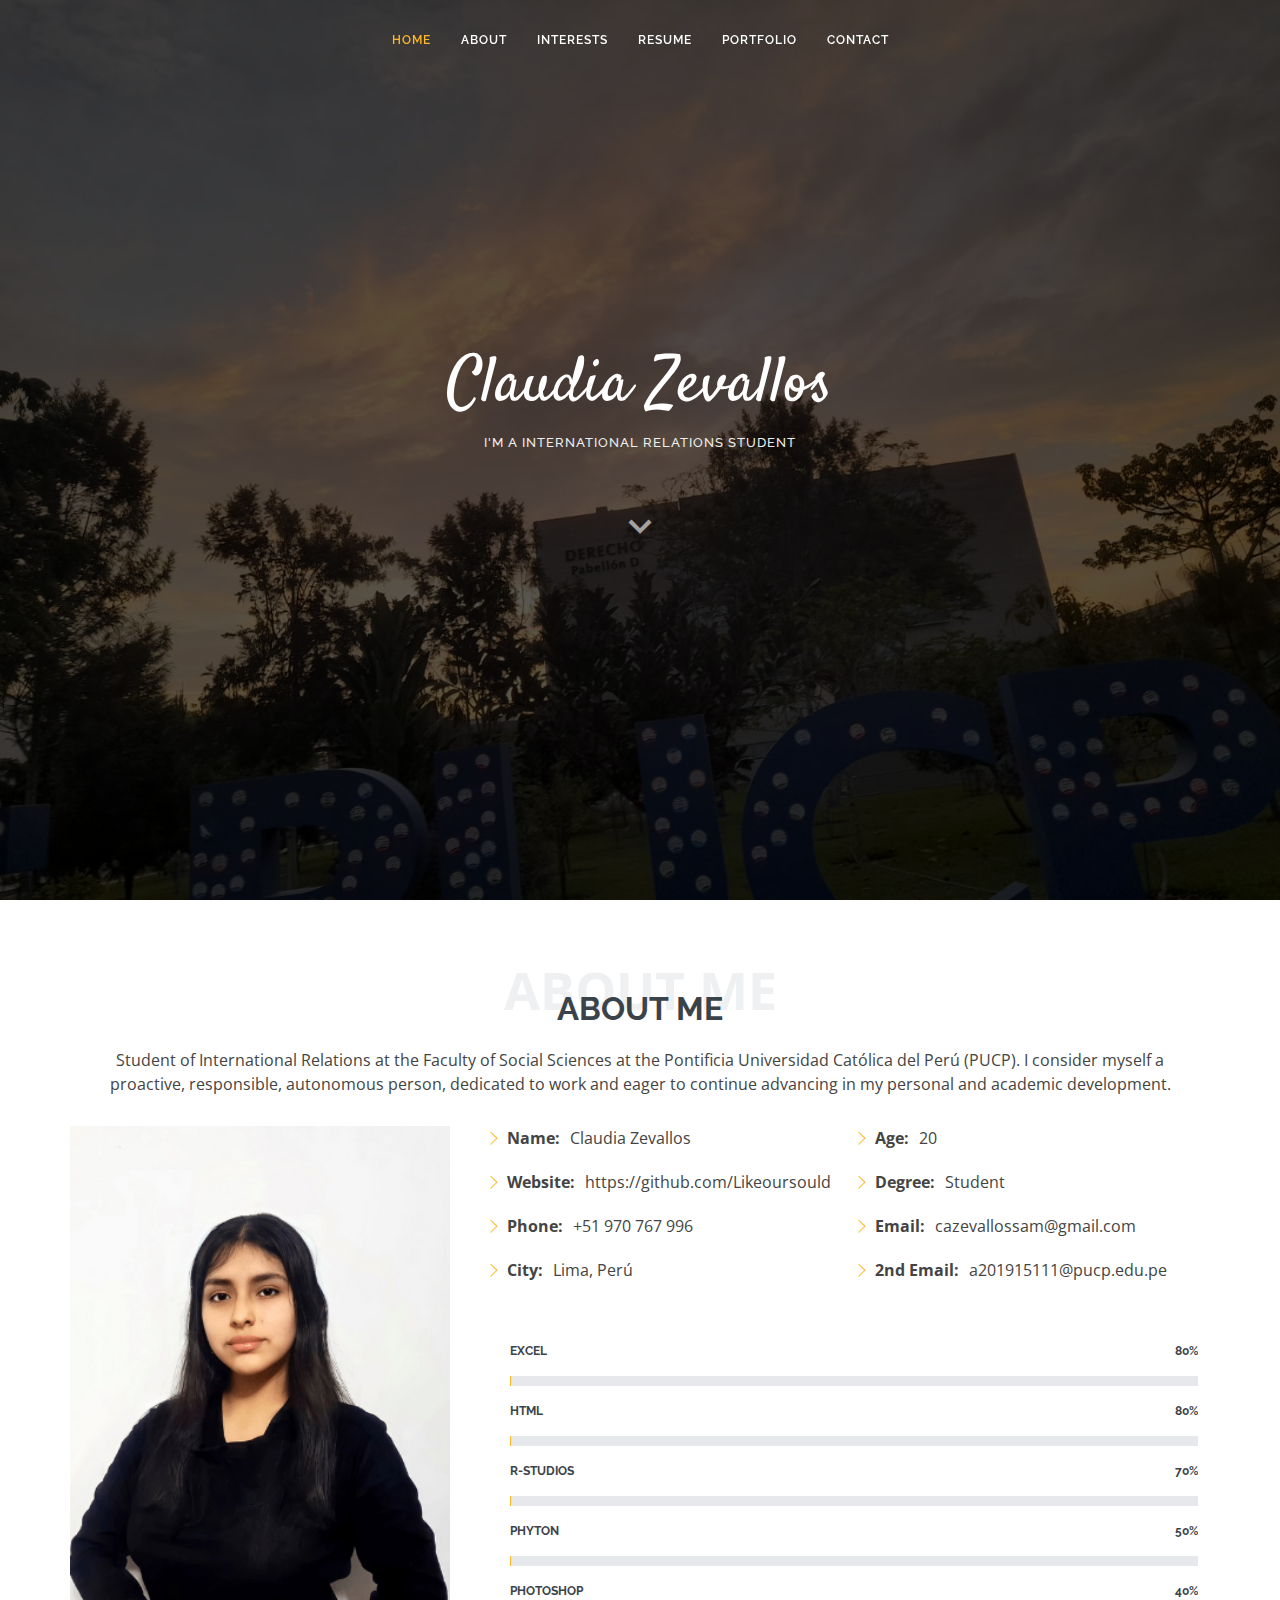
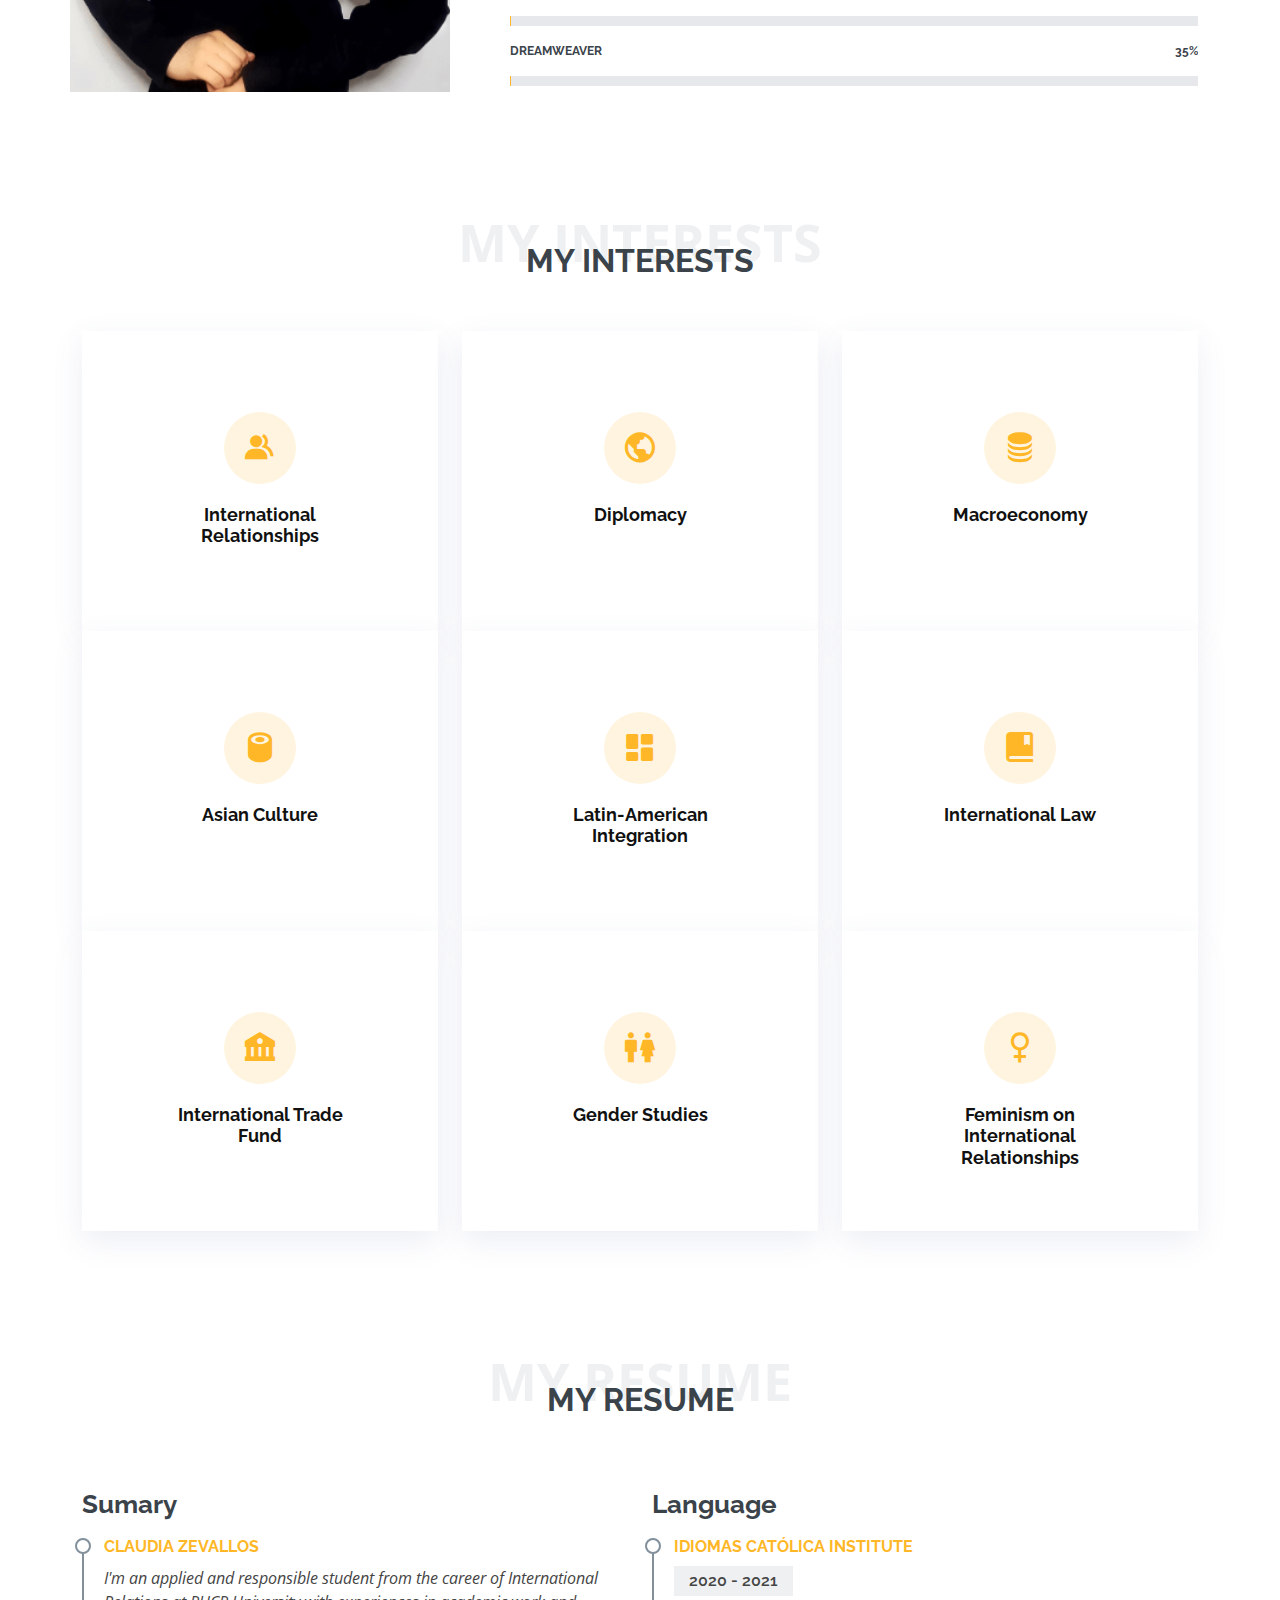
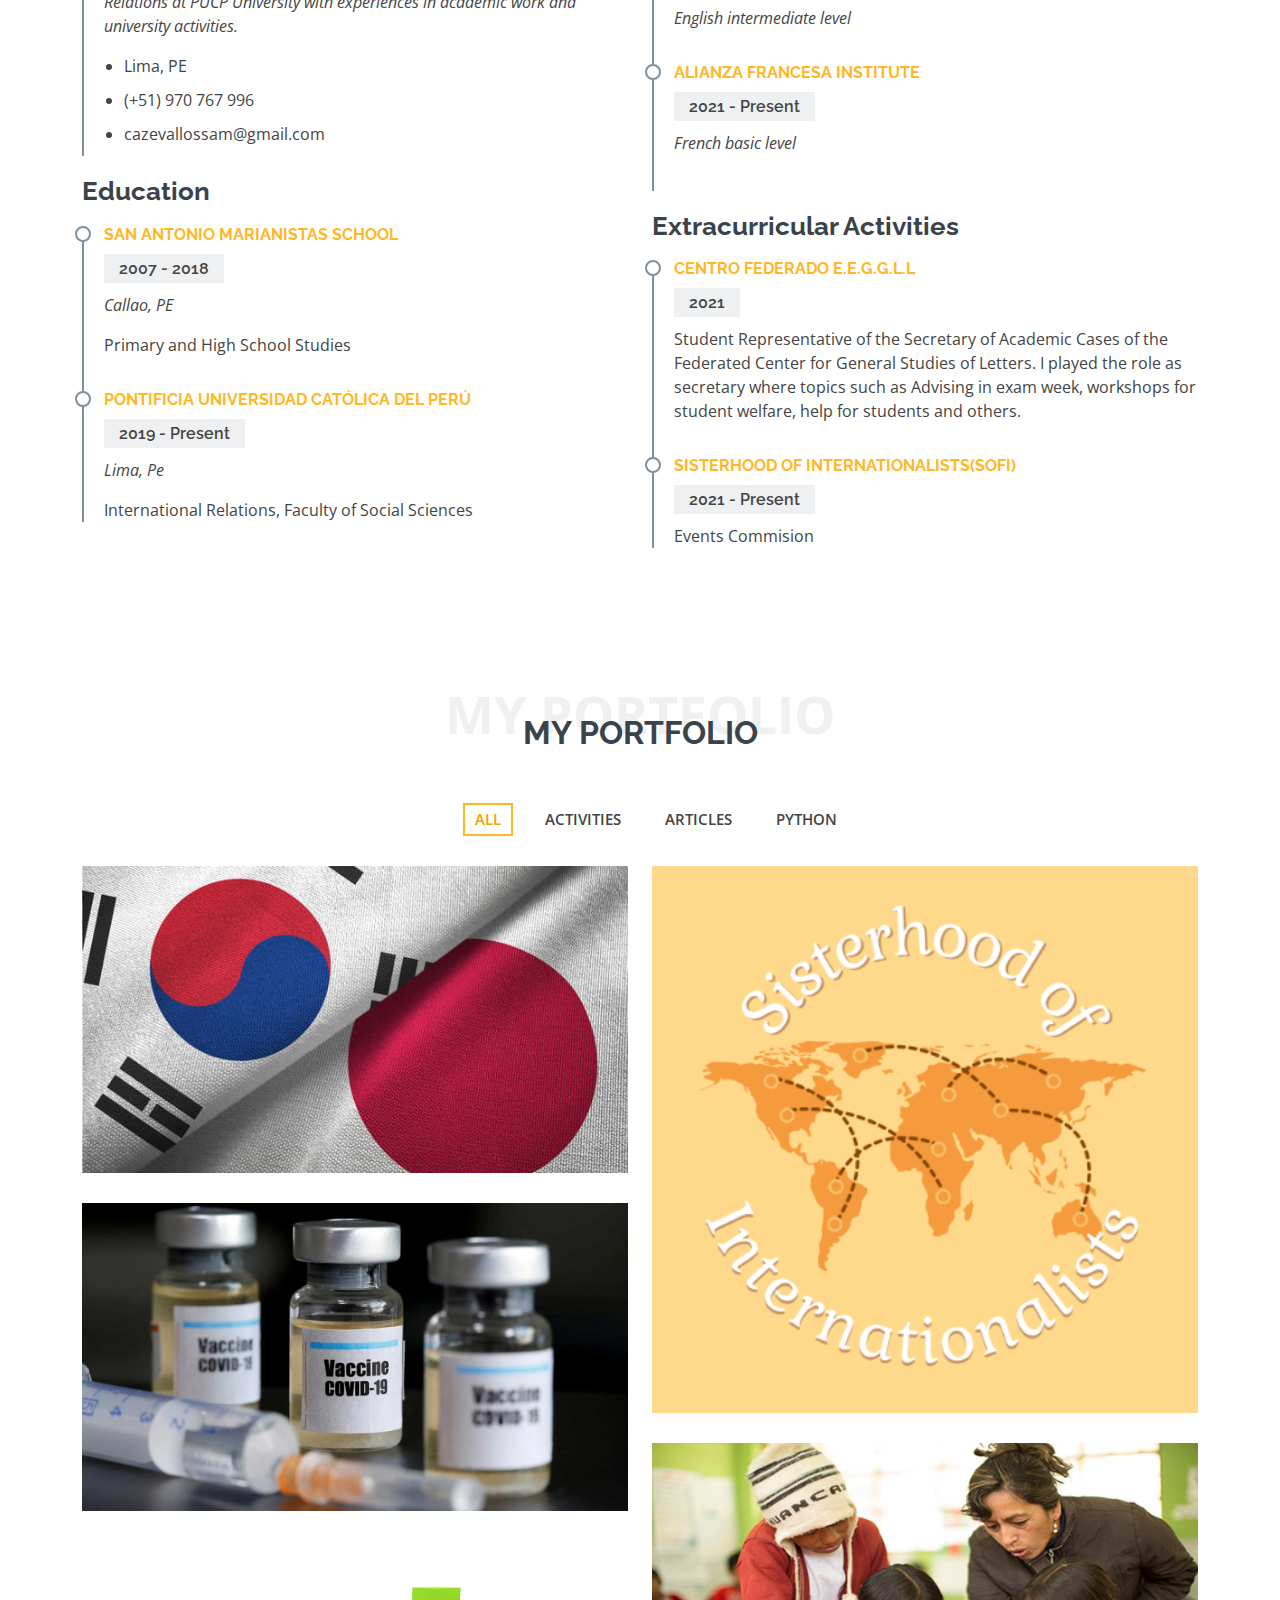
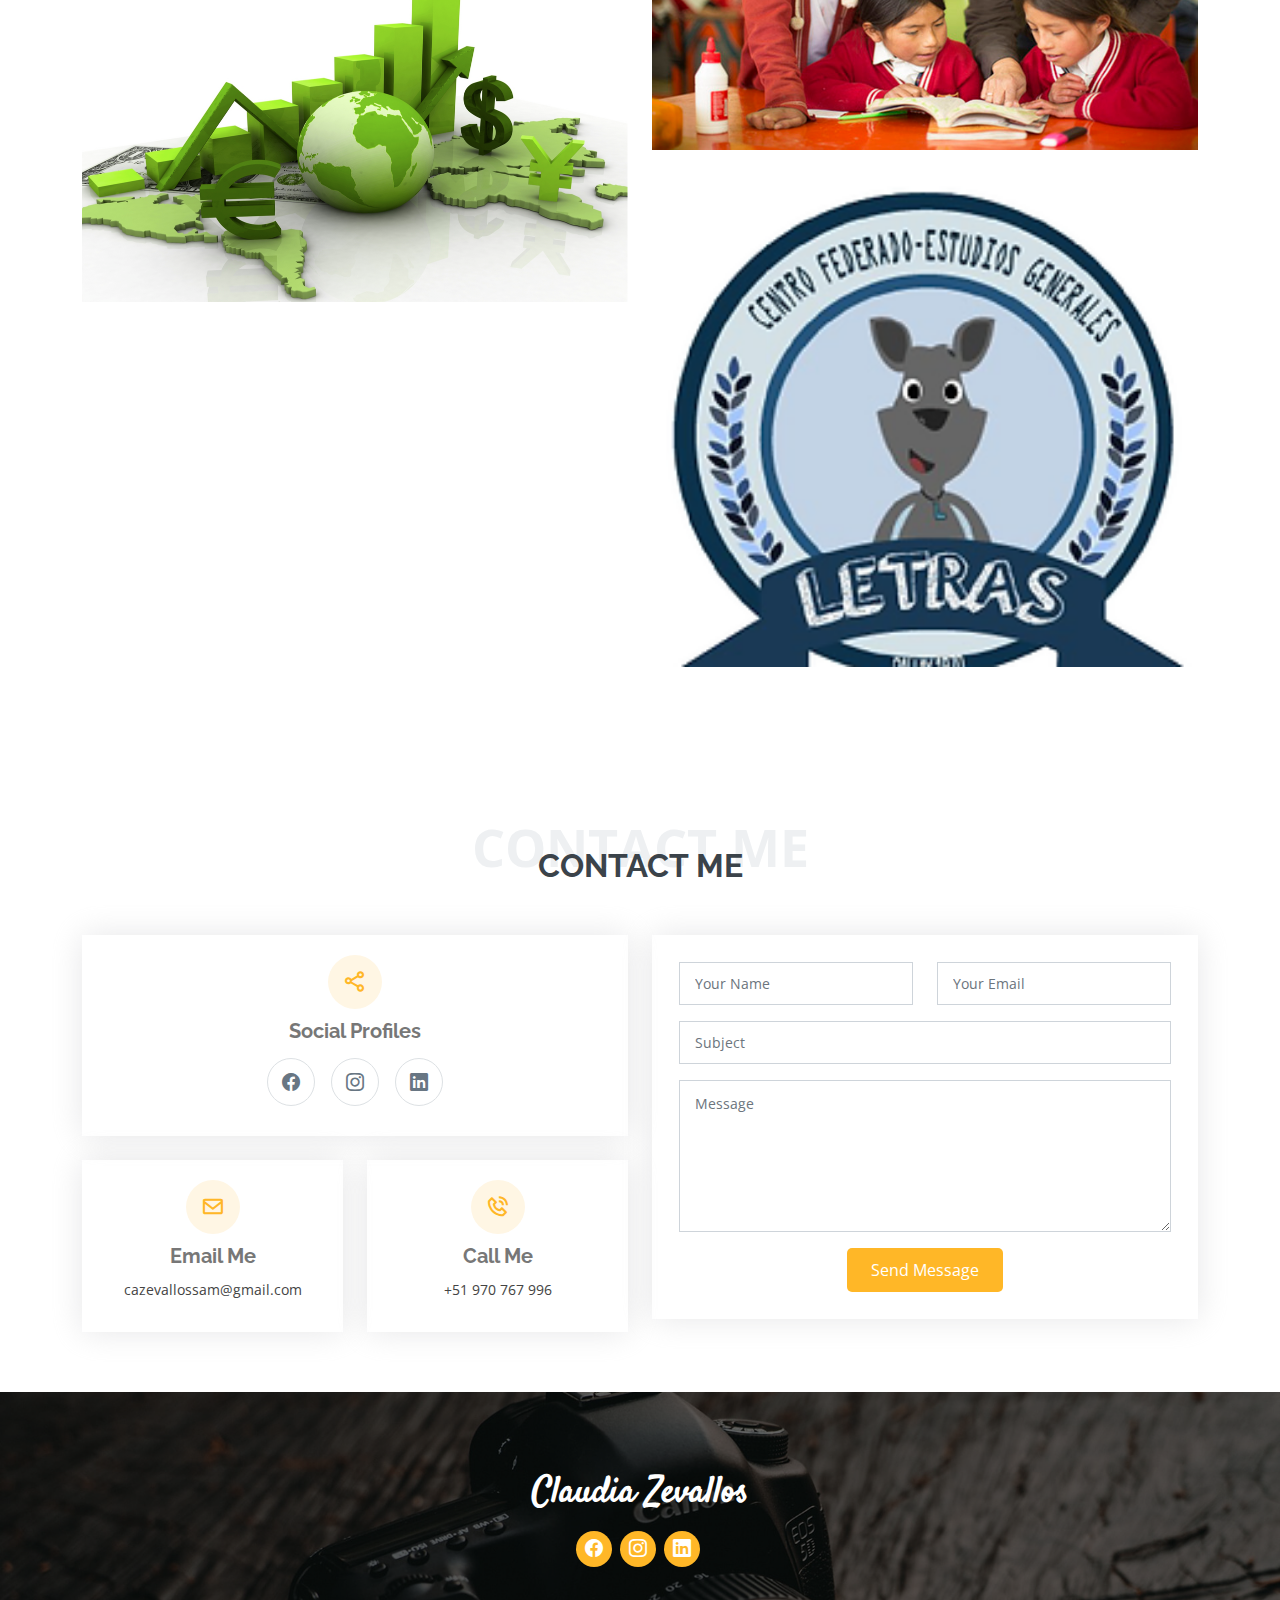
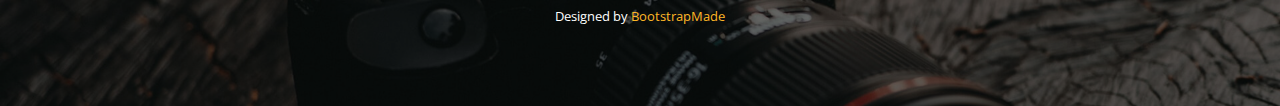
==== commit 46bcc0f0: "Update index.html" ====
--- a/index.html
+++ b/index.html
@@ -5,7 +5,7 @@
   <meta charset="utf-8">
   <meta content="width=device-width, initial-scale=1.0" name="viewport">
 
-  <title>Laura Bootstrap Template - Index</title>
+  <title>Portfolio by Claudia Zevallos </title>
   <meta content="" name="description">
   <meta content="" name="keywords">
 
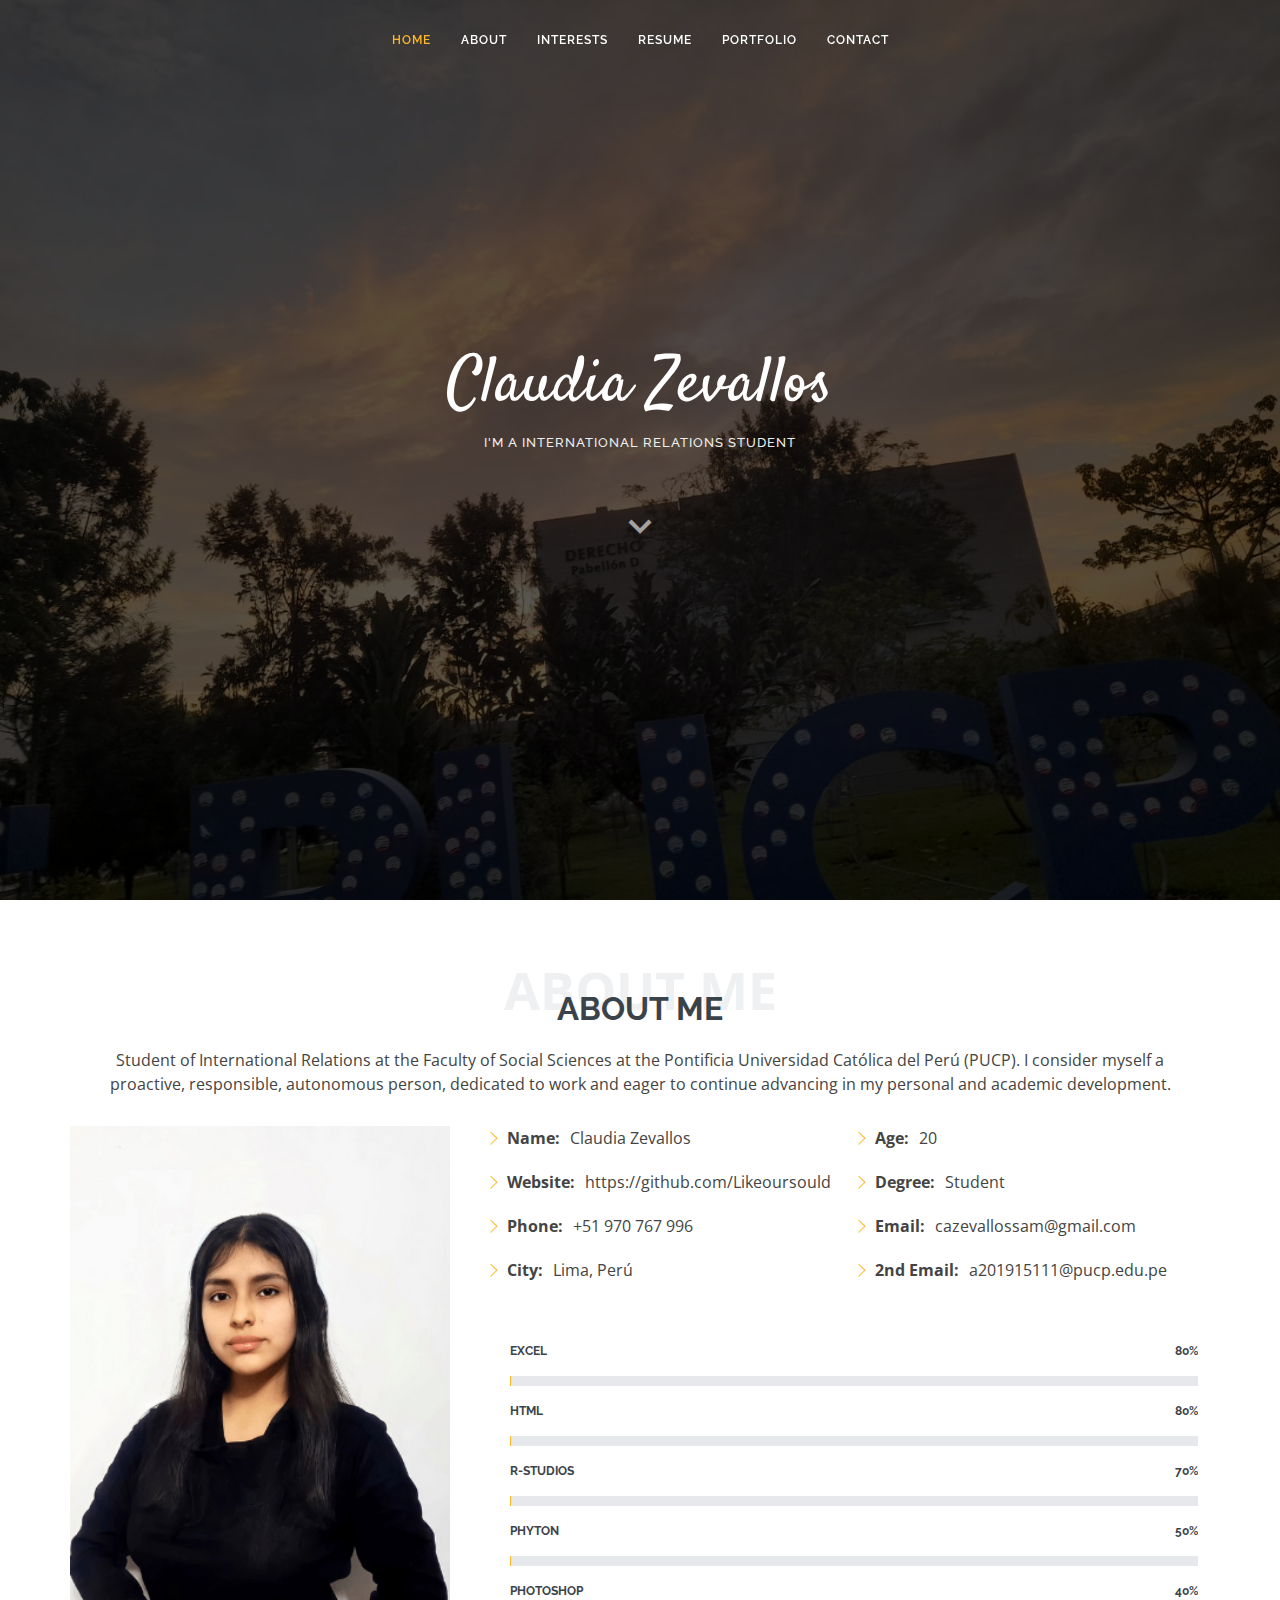
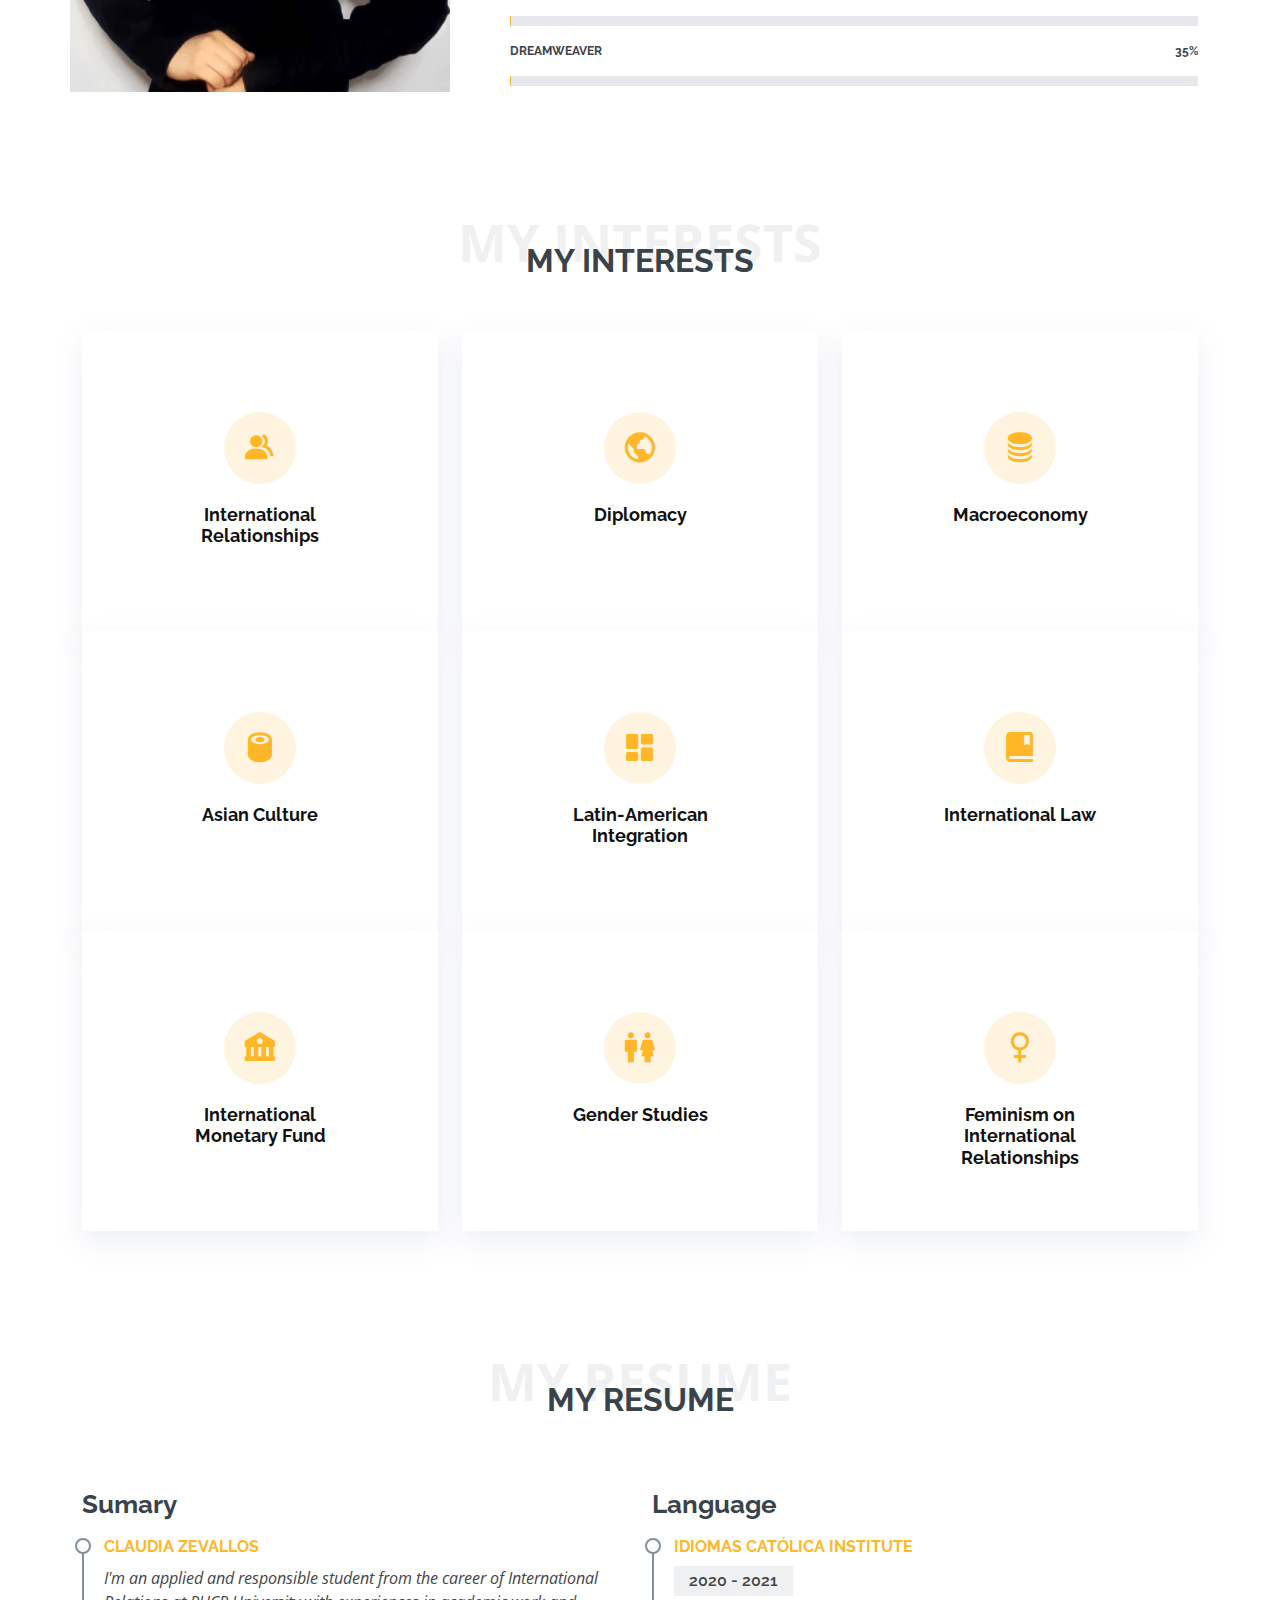
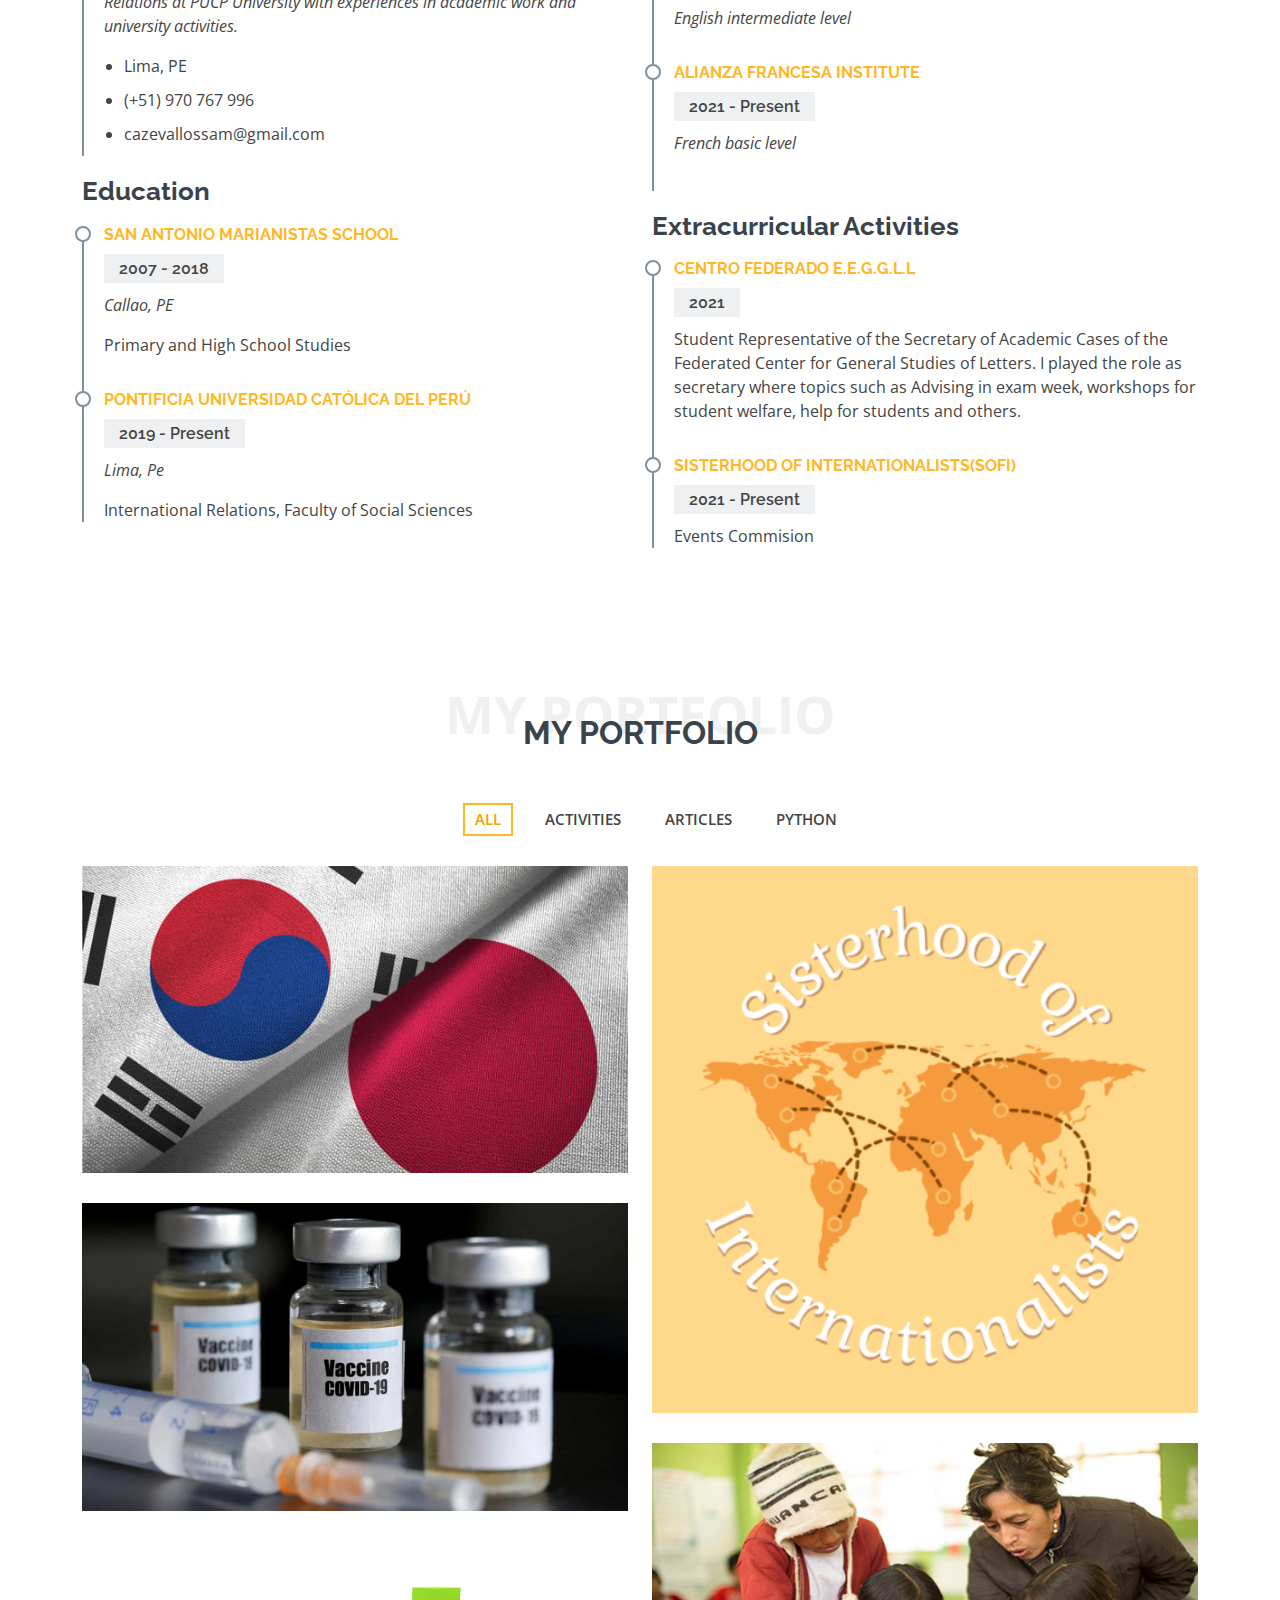
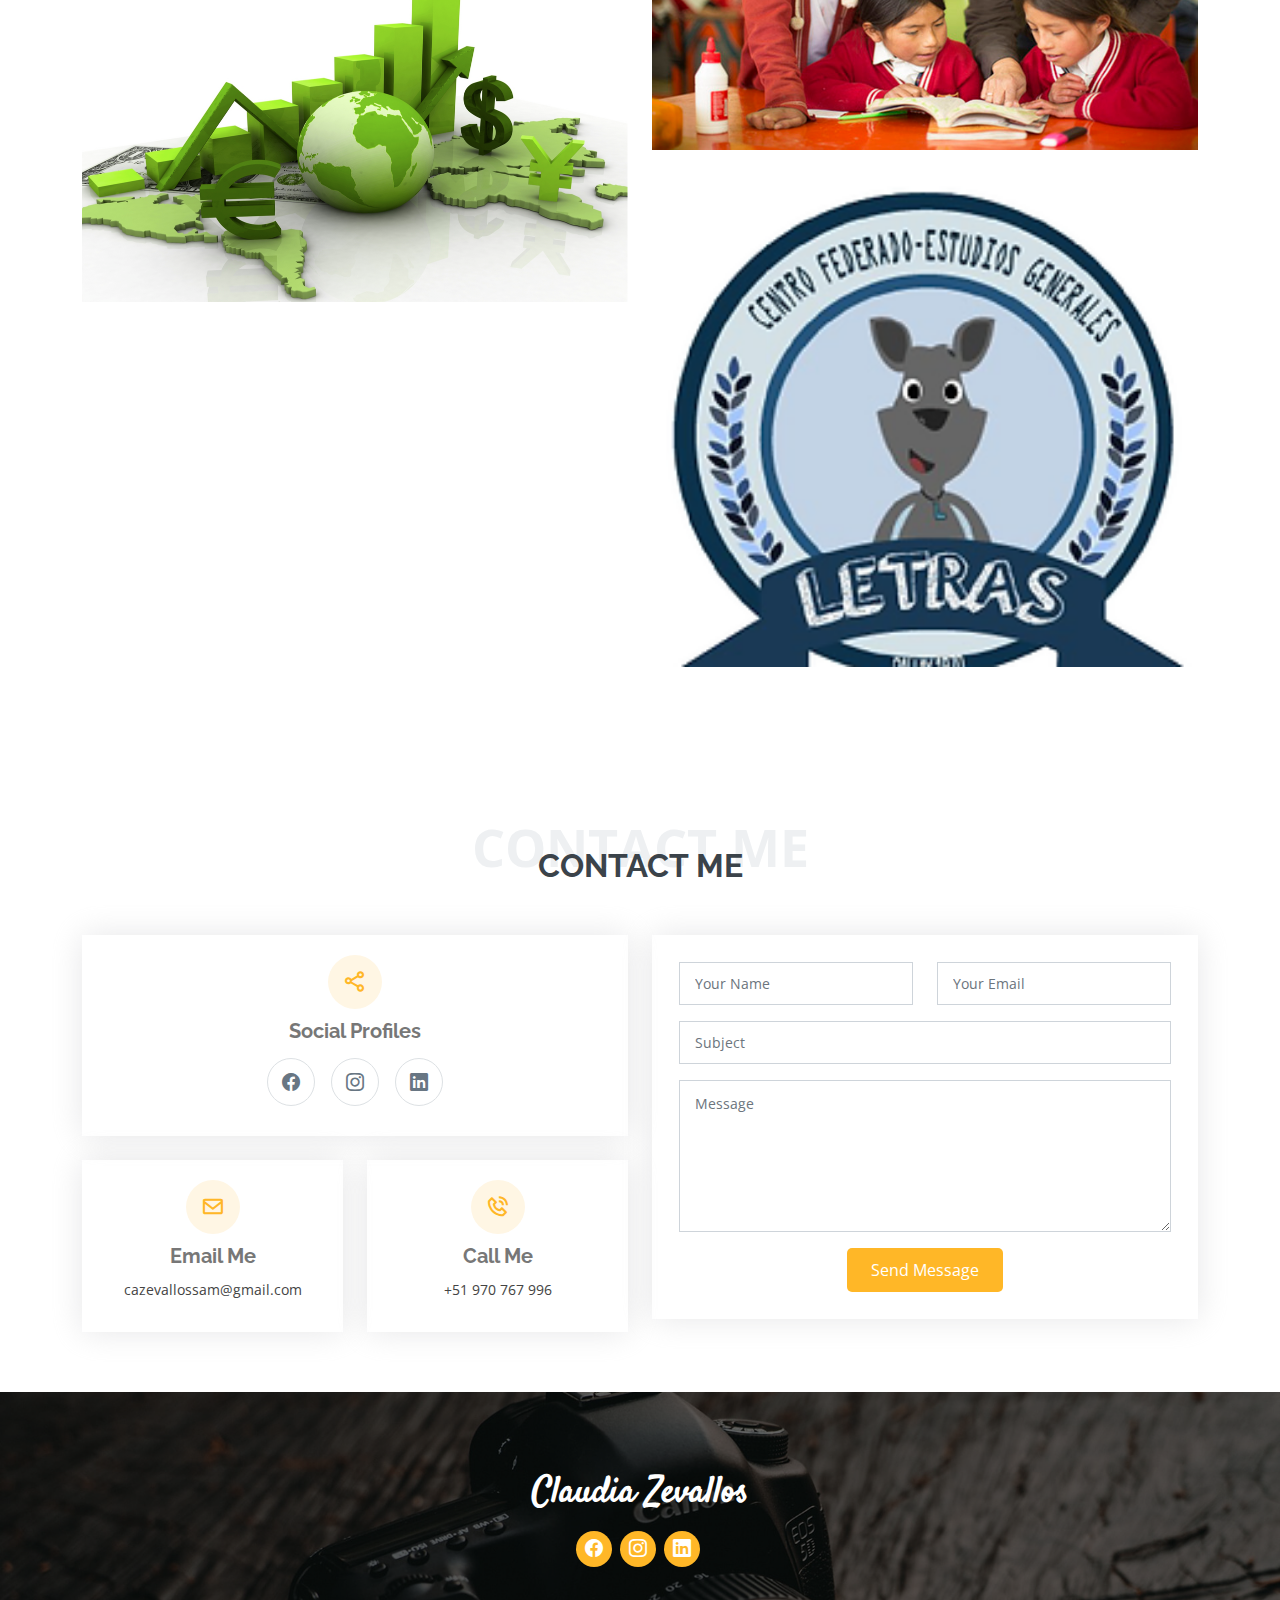
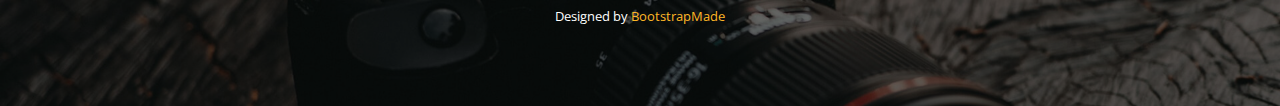
==== commit c70c79b1: "Update index.html" ====
--- a/index.html
+++ b/index.html
@@ -202,7 +202,7 @@
           <div class="col-md-6 col-lg-4 d-flex align-items-center mb-6 mb-lg-0">
             <div class="icon-box">
               <div class="icon"><i class='bx bxs-bank'></i></div>
-              <h4 class="title"><a href="">International Trade Fund</a></h4>
+              <h4 class="title"><a href="">International Monetary Fund</a></h4>
             </div>
           </div>
 
@@ -329,7 +329,7 @@
           <div class="col-lg-6 col-md-6 portfolio-item filter-activities">
             <div class="portfolio-img"><img src="assets/img/portfolio/safi.png" class="img-fluid image-port" alt=""></div>
             <div class="portfolio-info">
-              <h4>SAFI - Página de Instagram</h4>
+              <h4>SOFI - Instagram</h4>
               <p>Activities</p>
               <a href="assets/img/portfolio/safi.png" data-gallery="portfolioGallery" class="portfolio-lightbox preview-link" title="SAFI - Página de Instagram"><i class="bx bx-plus"></i></a>
               <a href="https://www.instagram.com/sofinternationalists/?hl=es-la" class="details-link" title="More Details"><i class="bx bx-link"></i></a>
